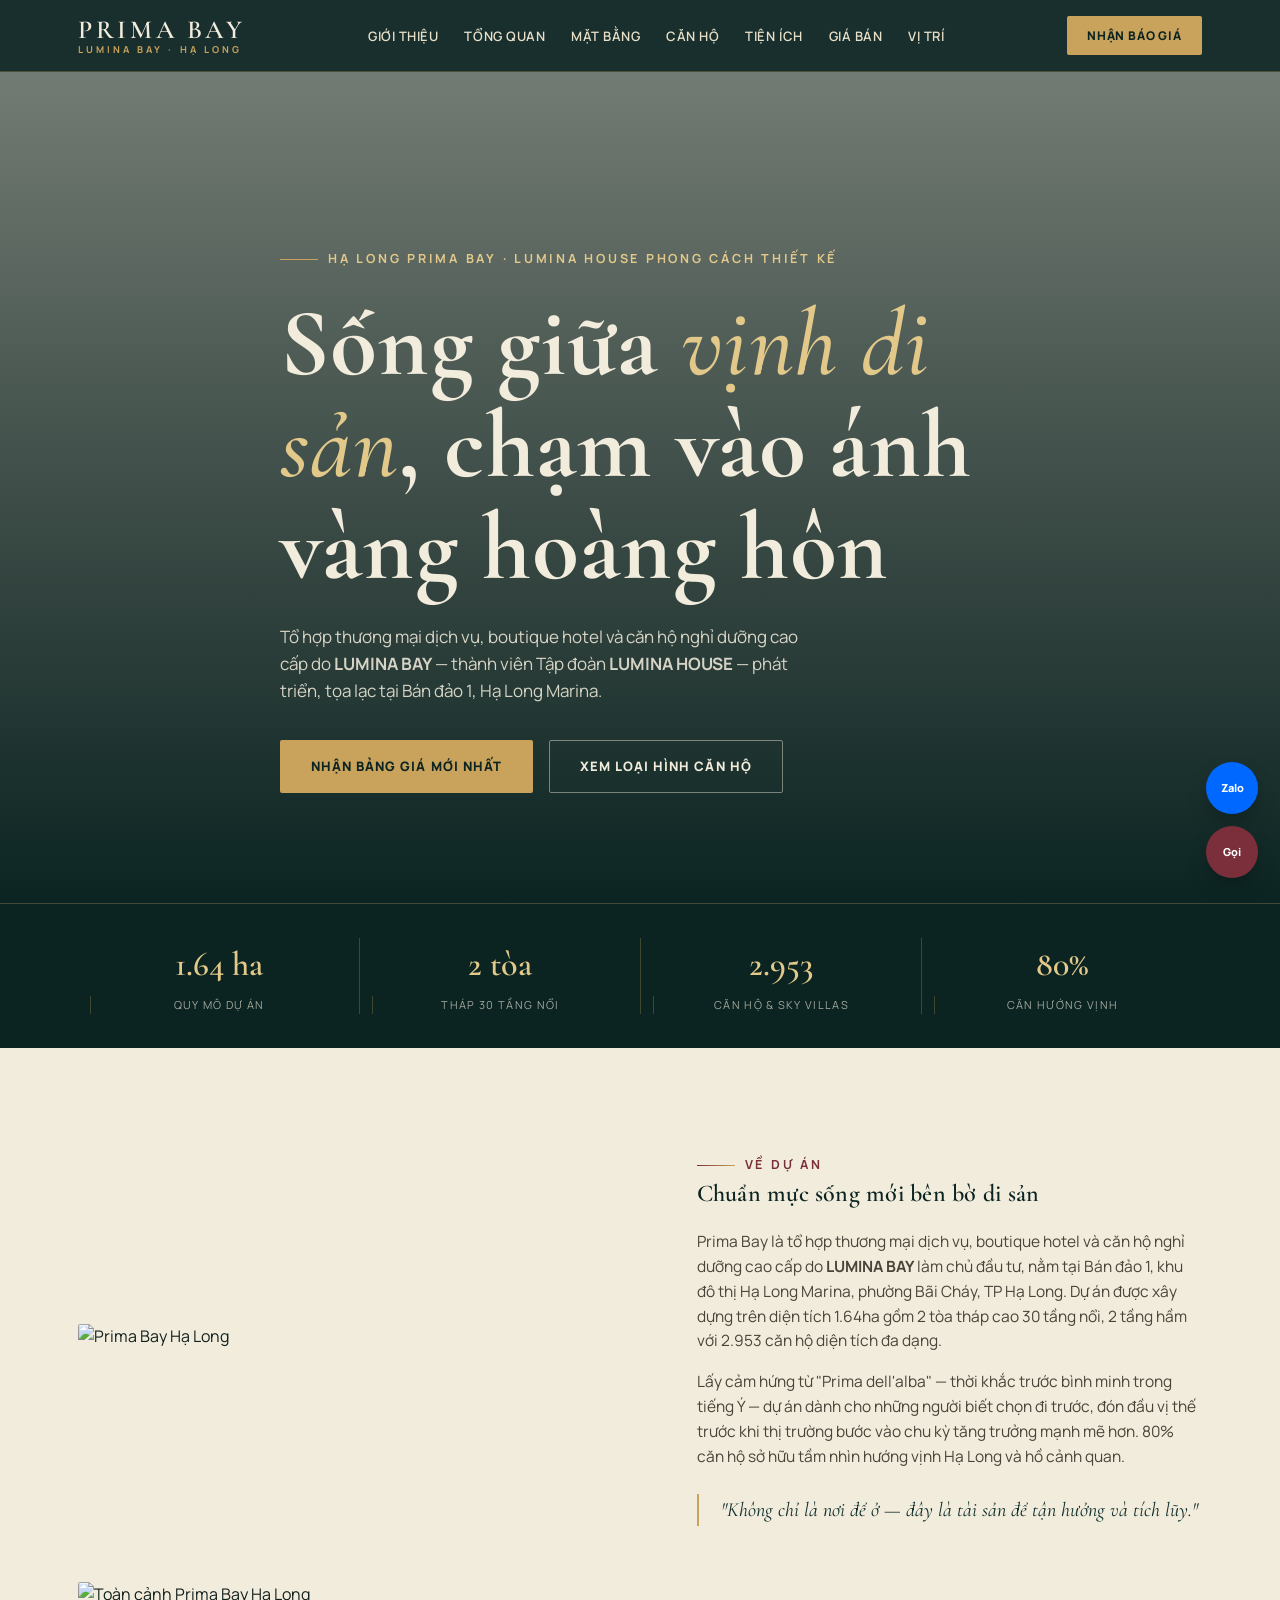
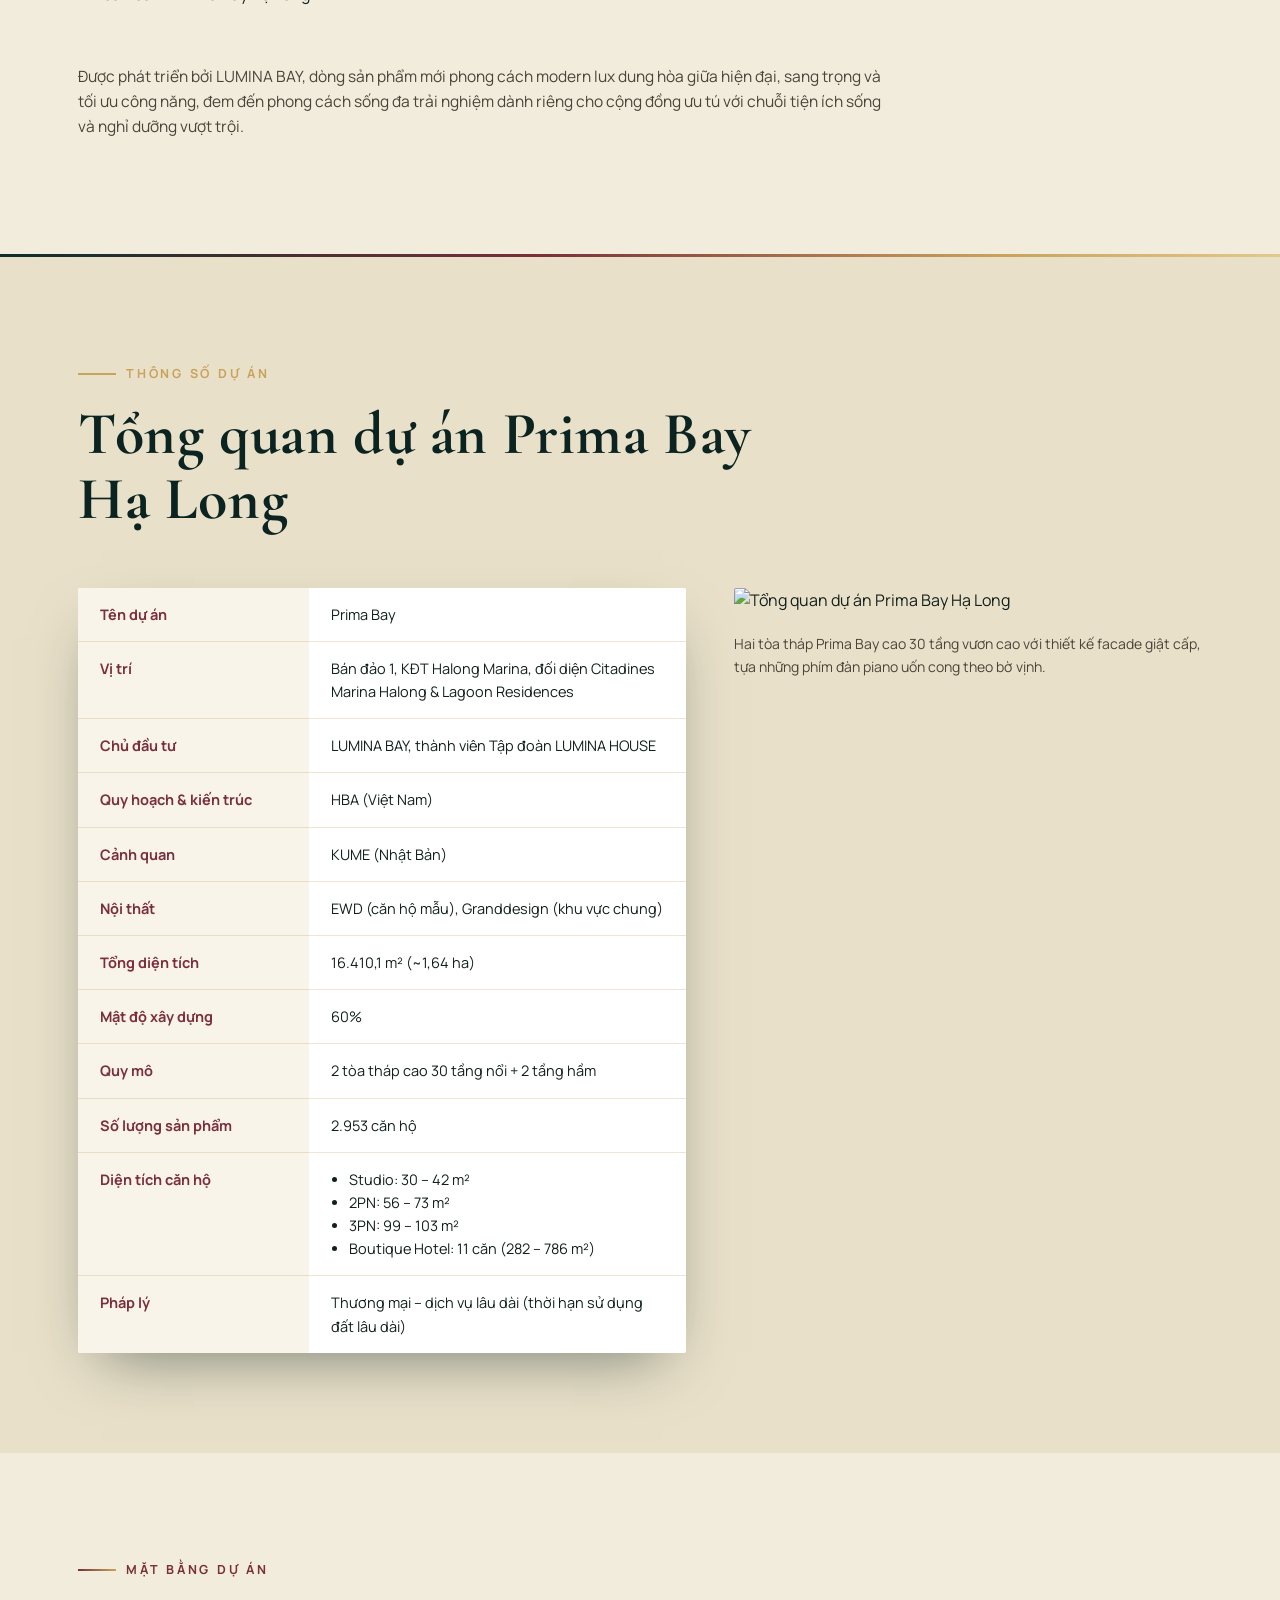
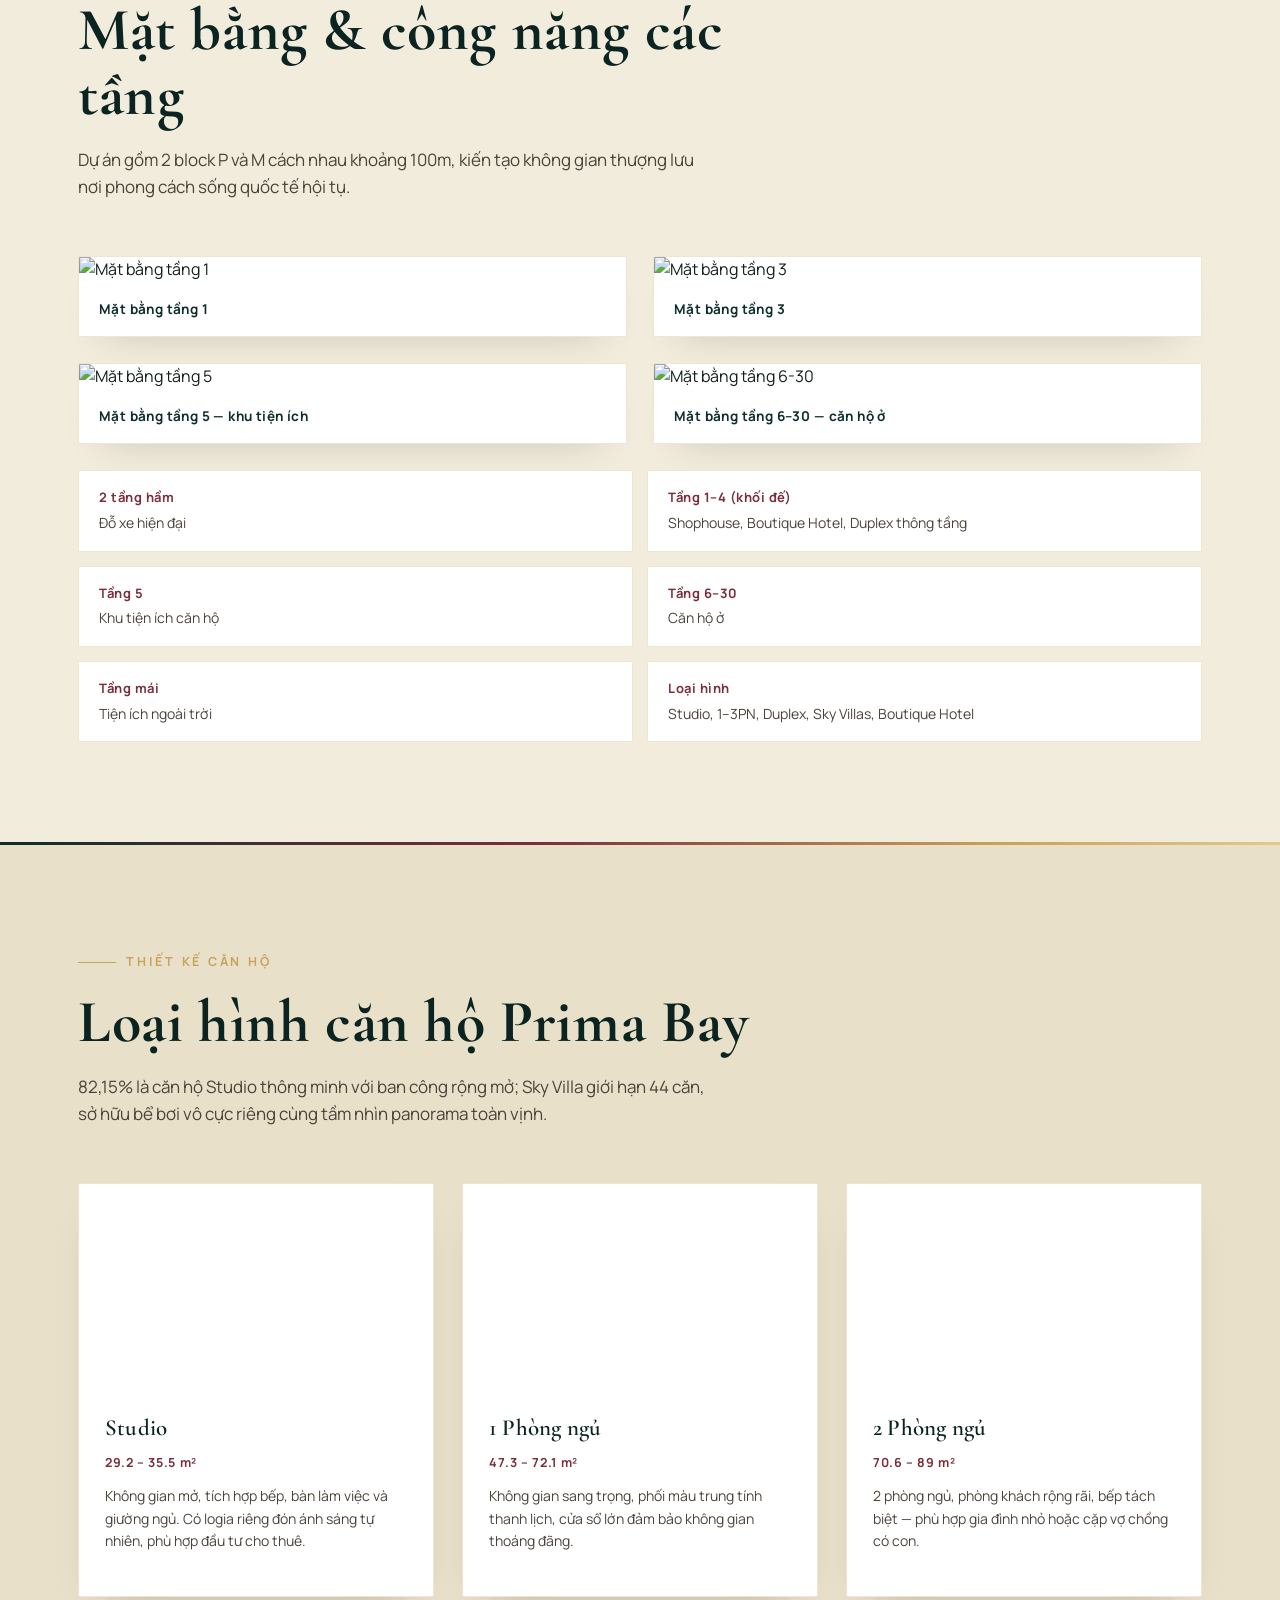
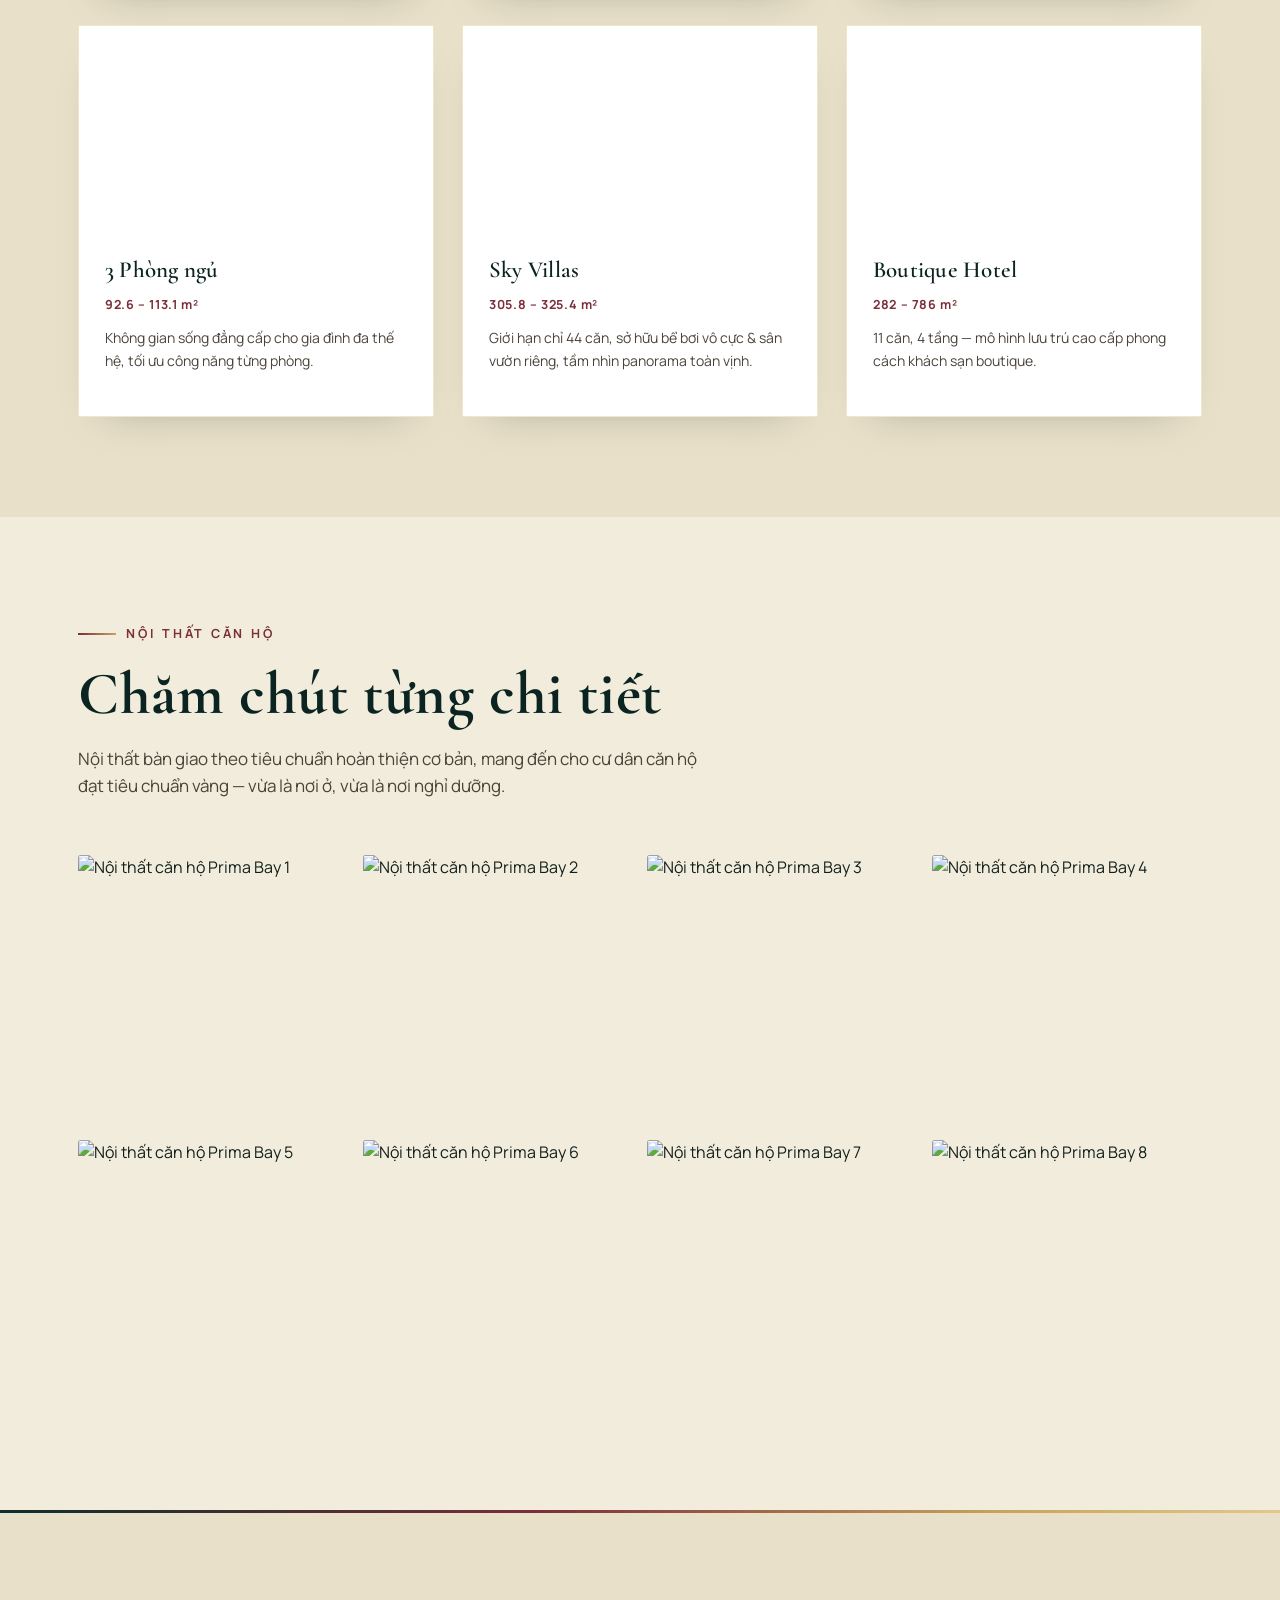
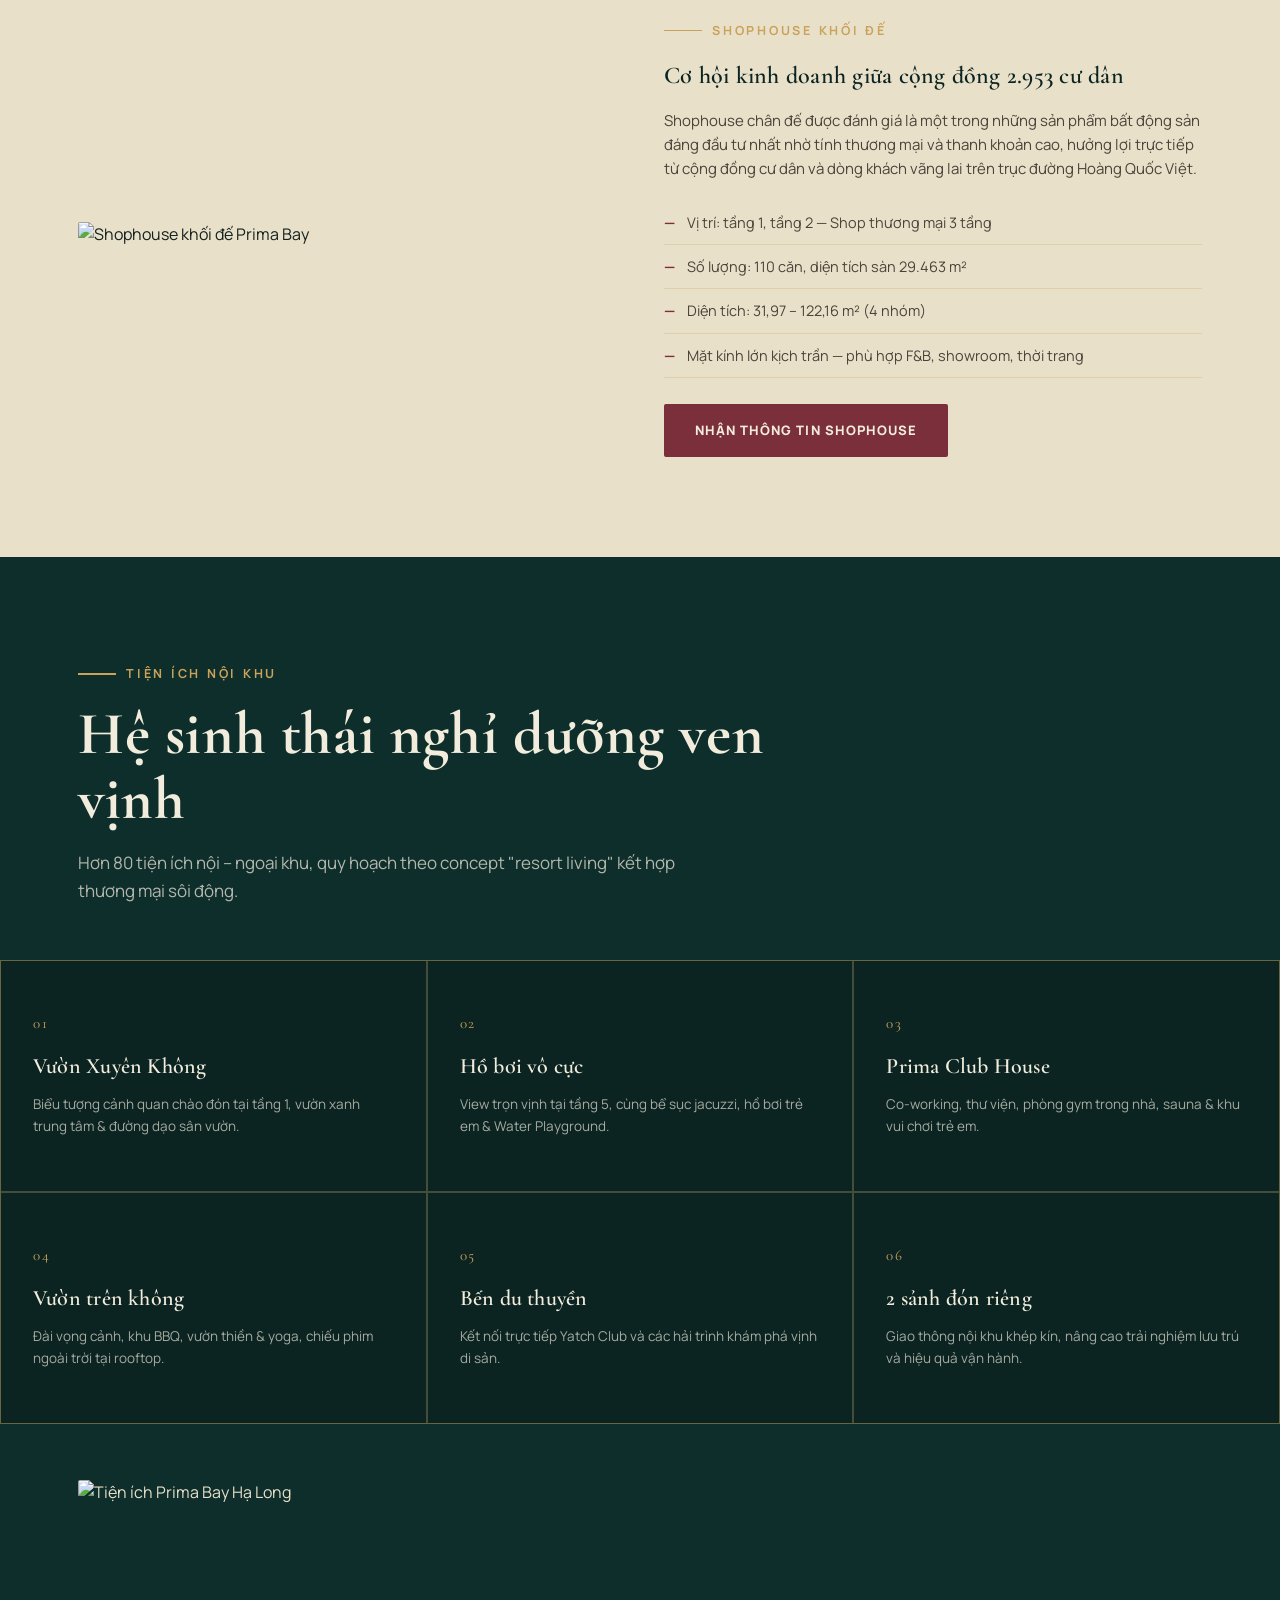
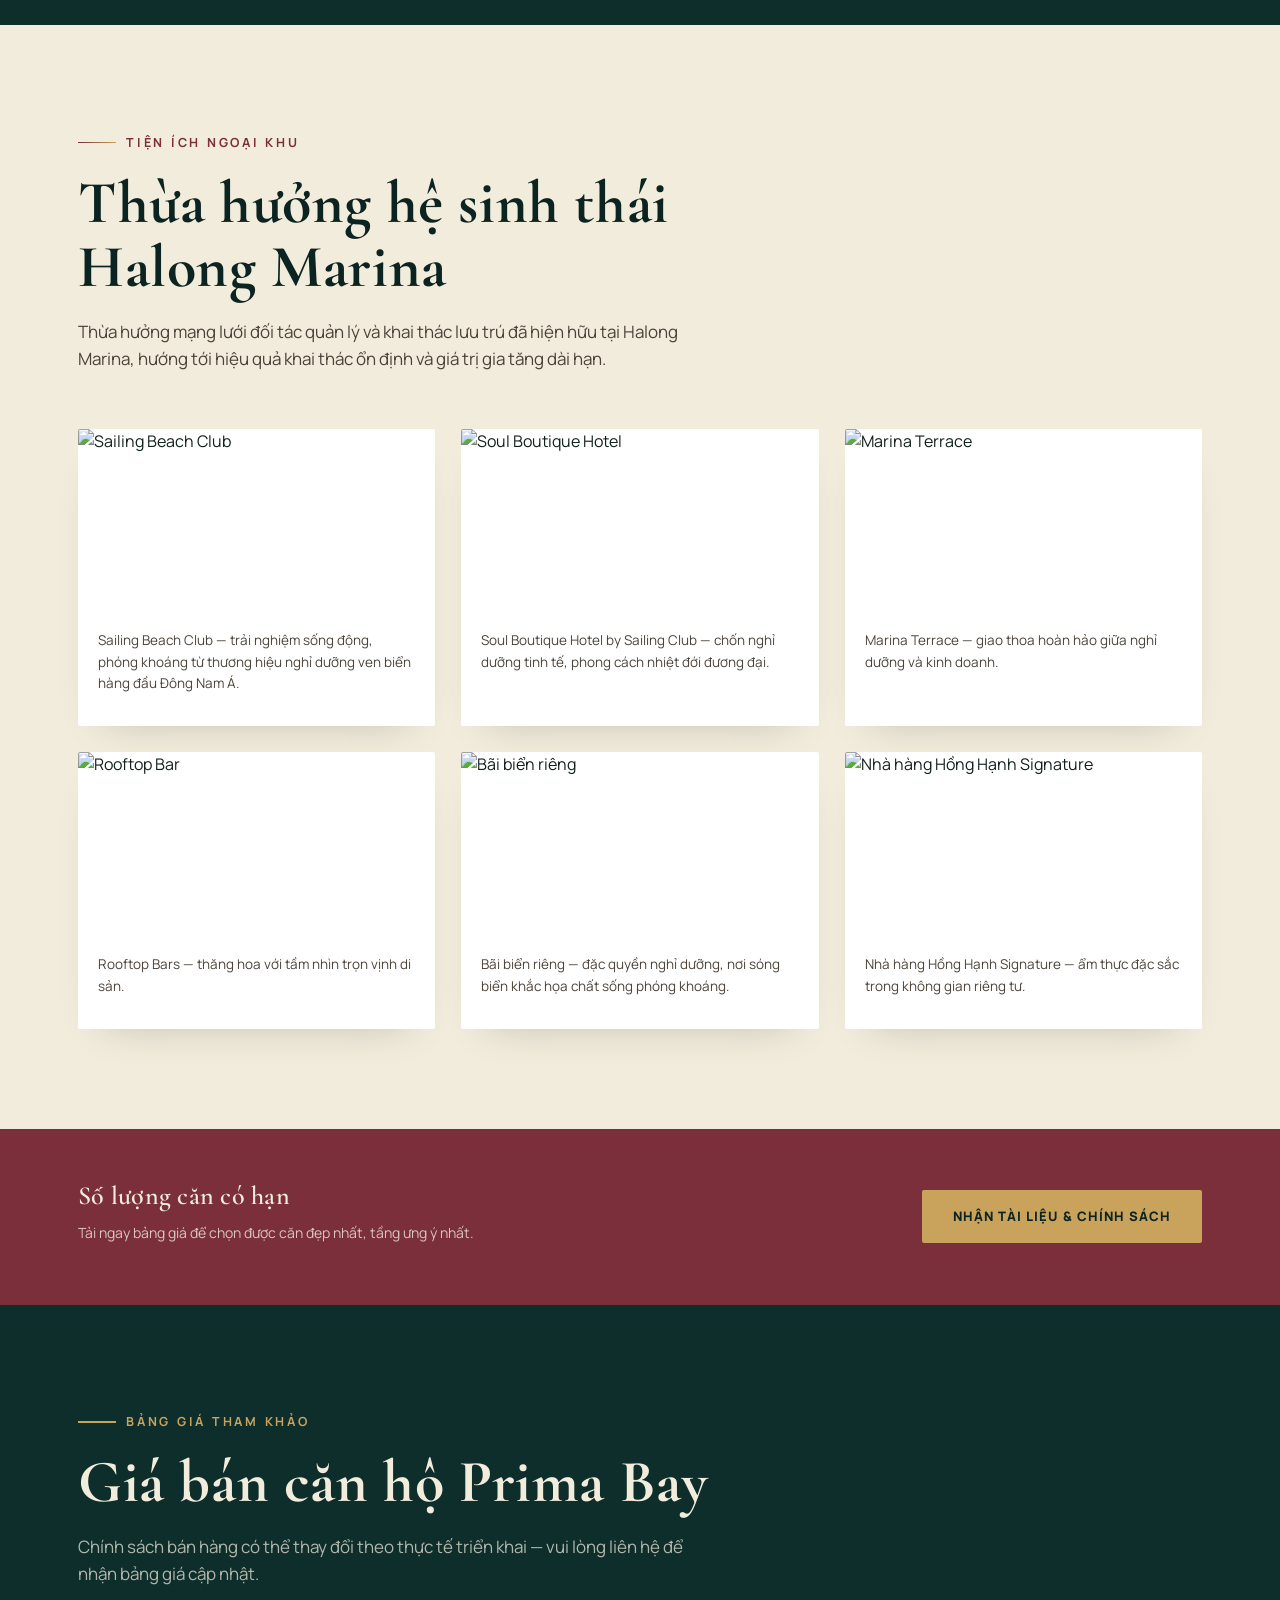
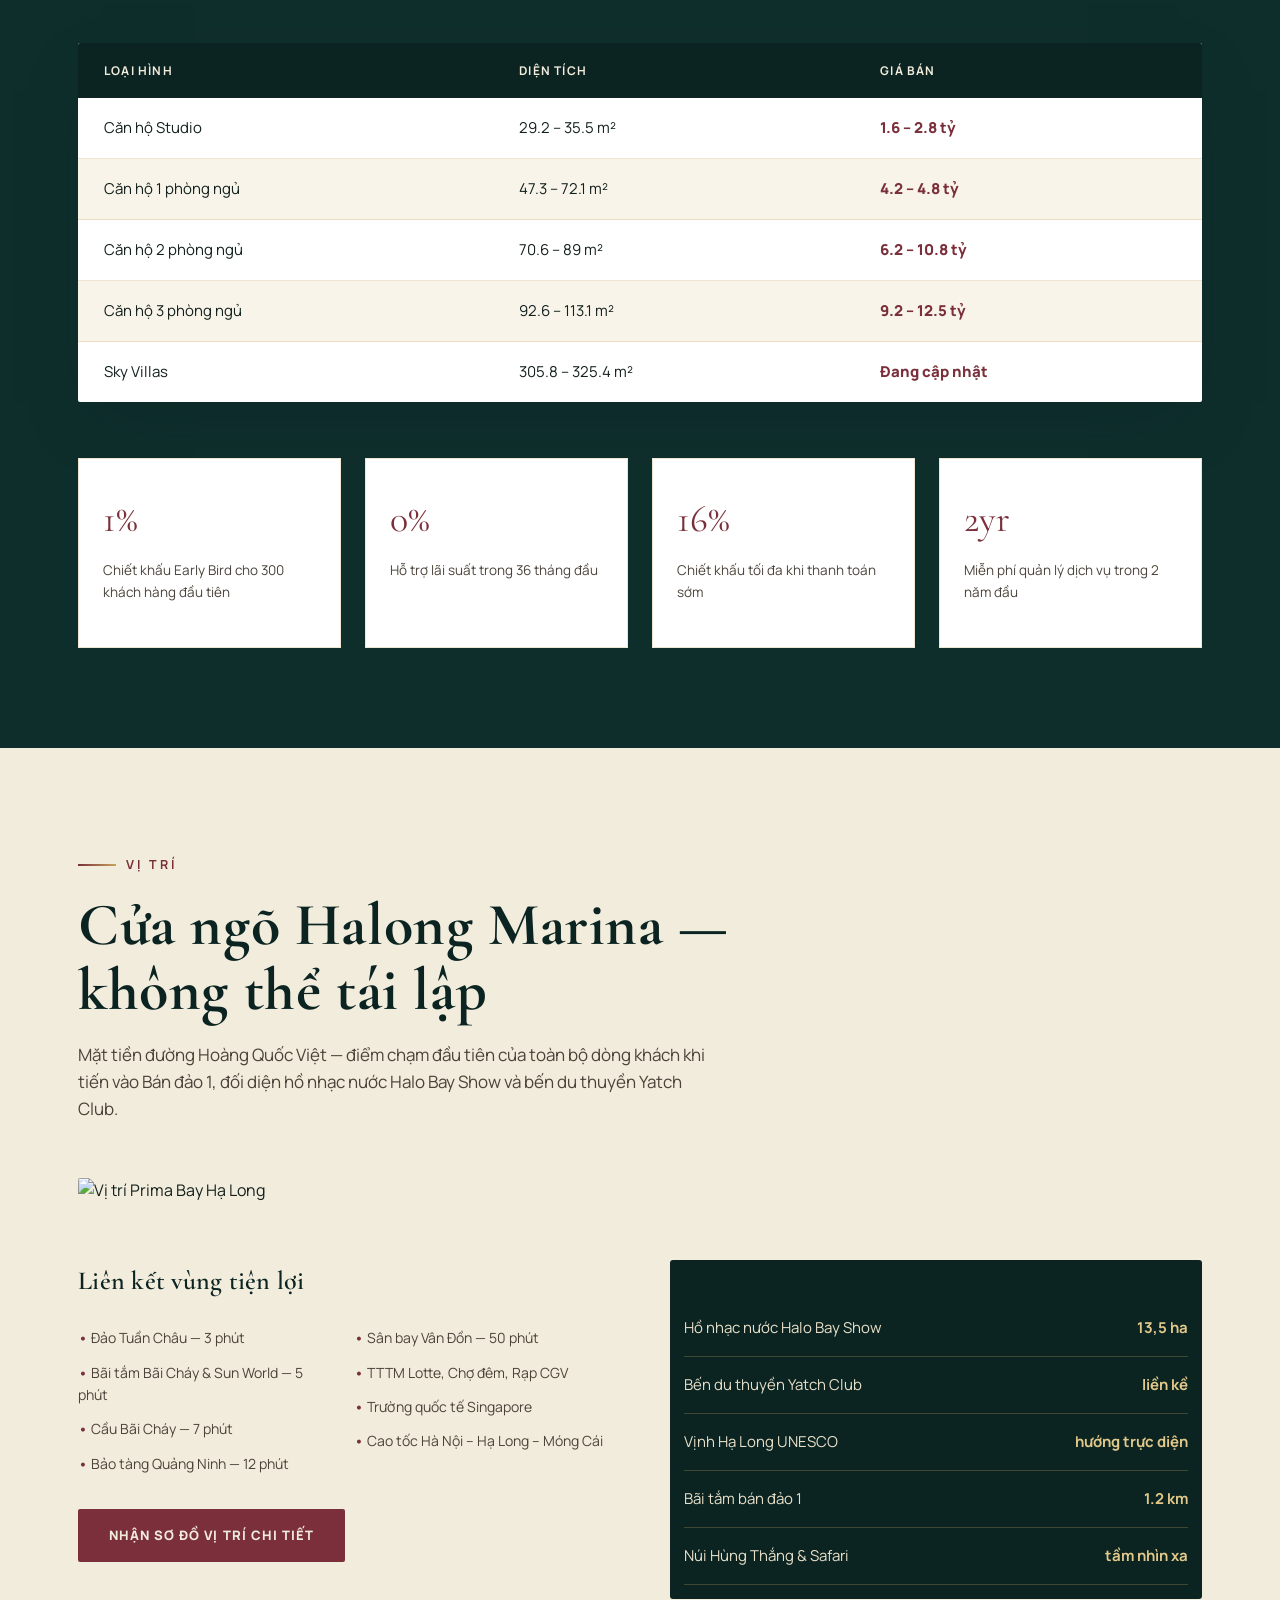
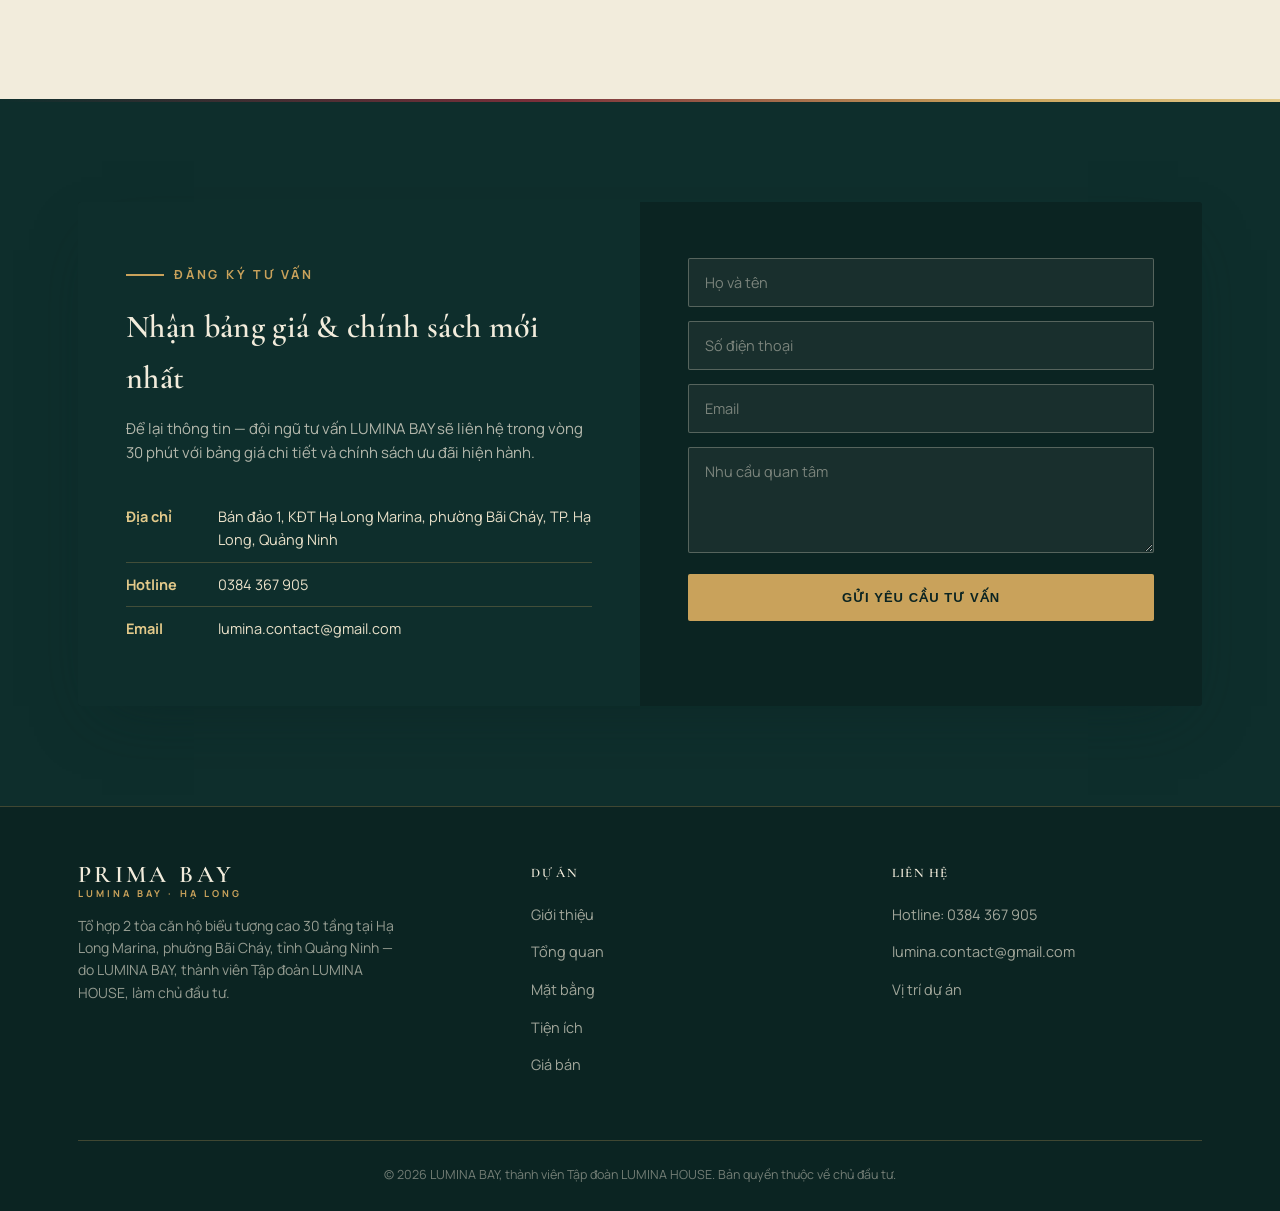
==== index.html @ bc343bd9 "Rename index.html.html to index.html" ====
<!DOCTYPE html>
<html lang="vi">
<head>
<meta charset="UTF-8" />
<meta name="viewport" content="width=device-width, initial-scale=1.0" />
<title>PRIMA BAY HẠ LONG | LUMINA BAY — Trước bình minh, trên vịnh di sản</title>
<link rel="preconnect" href="https://fonts.googleapis.com">
<link rel="preconnect" href="https://fonts.gstatic.com" crossorigin>
<link href="https://fonts.googleapis.com/css2?family=Cormorant+Garamond:ital,wght@0,400;0,500;0,600;1,400&family=Manrope:wght@400;500;600;700;800&display=swap" rel="stylesheet">
<link rel="stylesheet" href="style.css" />
</head>
<body>

<header>
  <div class="nav-wrap">
    <a href="#top" class="logo"><b>PRIMA BAY</b><span>LUMINA BAY · HẠ LONG</span></a>
    <nav>
      <ul>
        <li><a href="#gioi-thieu">Giới thiệu</a></li>
        <li><a href="#tong-quan">Tổng quan</a></li>
        <li><a href="#mat-bang">Mặt bằng</a></li>
        <li><a href="#can-ho">Căn hộ</a></li>
        <li><a href="#tien-ich">Tiện ích</a></li>
        <li><a href="#gia-ban">Giá bán</a></li>
        <li><a href="#vi-tri">Vị trí</a></li>
      </ul>
    </nav>
    <a href="#lien-he" class="nav-cta">Nhận báo giá</a>
  </div>
</header>

<div id="top"></div>
<section class="hero" style="padding:0;">
  <div class="container hero-inner">
    <span class="dawn-tag">Hạ Long Prima Bay · Lumina House phong cách thiết kế</span>
    <h1>Sống giữa <em>vịnh di sản</em>, chạm vào ánh vàng hoàng hôn</h1>
    <p>Tổ hợp thương mại dịch vụ, boutique hotel và căn hộ nghỉ dưỡng cao cấp do <strong>LUMINA BAY</strong> — thành viên Tập đoàn <strong>LUMINA HOUSE</strong> — phát triển, tọa lạc tại Bán đảo 1, Hạ Long Marina.</p>
    <div class="hero-actions">
      <a href="#lien-he" class="btn btn-primary">Nhận bảng giá mới nhất</a>
      <a href="#can-ho" class="btn btn-ghost">Xem loại hình căn hộ</a>
    </div>
  </div>
</section>

<div class="stat-strip">
  <div class="stat-grid">
    <div><div class="stat-num">1.64 ha</div><div class="stat-label">Quy mô dự án</div></div>
    <div><div class="stat-num">2 tòa</div><div class="stat-label">Tháp 30 tầng nổi</div></div>
    <div><div class="stat-num">2.953</div><div class="stat-label">Căn hộ &amp; Sky Villas</div></div>
    <div><div class="stat-num">80%</div><div class="stat-label">Căn hướng vịnh</div></div>
  </div>
</div>

<section class="light" id="gioi-thieu">
  <div class="container about-grid">
    <img src="https://primabay-halong.com.vn/wp-content/uploads/2026/05/prima-bay-ha-long-2.jpg" alt="Prima Bay Hạ Long" />
    <div class="about-copy">
      <span class="dawn-tag">Về dự án</span>
      <h2>Chuẩn mực sống mới bên bờ di sản</h2>
      <p>Prima Bay là tổ hợp thương mại dịch vụ, boutique hotel và căn hộ nghỉ dưỡng cao cấp do <strong>LUMINA BAY</strong> làm chủ đầu tư, nằm tại Bán đảo 1, khu đô thị Hạ Long Marina, phường Bãi Cháy, TP Hạ Long. Dự án được xây dựng trên diện tích 1.64ha gồm 2 tòa tháp cao 30 tầng nổi, 2 tầng hầm với 2.953 căn hộ diện tích đa dạng.</p>
      <p>Lấy cảm hứng từ "Prima dell'alba" — thời khắc trước bình minh trong tiếng Ý — dự án dành cho những người biết chọn đi trước, đón đầu vị thế trước khi thị trường bước vào chu kỳ tăng trưởng mạnh mẽ hơn. 80% căn hộ sở hữu tầm nhìn hướng vịnh Hạ Long và hồ cảnh quan.</p>
      <div class="quote">"Không chỉ là nơi để ở — đây là tài sản để tận hưởng và tích lũy."</div>
    </div>
  </div>
  <div class="container">
    <img class="stack-img" src="https://primabay-halong.com.vn/wp-content/uploads/2026/06/prima-bay-ha-long-4.jpg" alt="Toàn cảnh Prima Bay Hạ Long" />
    <p style="max-width:820px; color:#4b433a; font-size:15.5px;">Được phát triển bởi LUMINA BAY, dòng sản phẩm mới phong cách modern lux dung hòa giữa hiện đại, sang trọng và tối ưu công năng, đem đến phong cách sống đa trải nghiệm dành riêng cho cộng đồng ưu tú với chuỗi tiện ích sống và nghỉ dưỡng vượt trội.</p>
  </div>
</section>

<div class="dawn-rule"></div>

<section class="cream2" id="tong-quan">
  <div class="container">
    <div class="section-head">
      <span class="dawn-tag">Thông số dự án</span>
      <h2>Tổng quan dự án Prima Bay Hạ Long</h2>
    </div>
    <div class="overview-wrap">
      <table class="ov-table">
        <tr><td>Tên dự án</td><td>Prima Bay</td></tr>
        <tr><td>Vị trí</td><td>Bán đảo 1, KĐT Halong Marina, đối diện Citadines Marina Halong &amp; Lagoon Residences</td></tr>
        <tr><td>Chủ đầu tư</td><td>LUMINA BAY, thành viên Tập đoàn LUMINA HOUSE</td></tr>
        <tr><td>Quy hoạch &amp; kiến trúc</td><td>HBA (Việt Nam)</td></tr>
        <tr><td>Cảnh quan</td><td>KUME (Nhật Bản)</td></tr>
        <tr><td>Nội thất</td><td>EWD (căn hộ mẫu), Granddesign (khu vực chung)</td></tr>
        <tr><td>Tổng diện tích</td><td>16.410,1 m² (~1,64 ha)</td></tr>
        <tr><td>Mật độ xây dựng</td><td>60%</td></tr>
        <tr><td>Quy mô</td><td>2 tòa tháp cao 30 tầng nổi + 2 tầng hầm</td></tr>
        <tr><td>Số lượng sản phẩm</td><td>2.953 căn hộ</td></tr>
        <tr><td>Diện tích căn hộ</td><td>
          <ul>
            <li>Studio: 30 – 42 m²</li>
            <li>2PN: 56 – 73 m²</li>
            <li>3PN: 99 – 103 m²</li>
            <li>Boutique Hotel: 11 căn (282 – 786 m²)</li>
          </ul>
        </td></tr>
        <tr><td>Pháp lý</td><td>Thương mại – dịch vụ lâu dài (thời hạn sử dụng đất lâu dài)</td></tr>
      </table>
      <div class="ov-side">
        <img src="https://primabay-halong.com.vn/wp-content/uploads/2026/05/prima-bay-ha-long-1.jpg" alt="Tổng quan dự án Prima Bay Hạ Long" />
        <p style="font-size:14px; color:#4b433a;">Hai tòa tháp Prima Bay cao 30 tầng vươn cao với thiết kế facade giật cấp, tựa những phím đàn piano uốn cong theo bờ vịnh.</p>
      </div>
    </div>
  </div>
</section>

<section class="light" id="mat-bang">
  <div class="container">
    <div class="section-head">
      <span class="dawn-tag">Mặt bằng dự án</span>
      <h2>Mặt bằng &amp; công năng các tầng</h2>
      <p>Dự án gồm 2 block P và M cách nhau khoảng 100m, kiến tạo không gian thượng lưu nơi phong cách sống quốc tế hội tụ.</p>
    </div>
    <div class="plan-grid">
      <div class="plan-card">
        <img src="https://primabay-halong.com.vn/wp-content/uploads/2026/06/mat-bang-tang-1-du-an-prima-bay-ha-long.jpg" alt="Mặt bằng tầng 1" />
        <div class="plan-cap">Mặt bằng tầng 1</div>
      </div>
      <div class="plan-card">
        <img src="https://primabay-halong.com.vn/wp-content/uploads/2026/06/mat-bang-tang-3-du-an-prima-bay-ha-long.jpg" alt="Mặt bằng tầng 3" />
        <div class="plan-cap">Mặt bằng tầng 3</div>
      </div>
      <div class="plan-card">
        <img src="https://primabay-halong.com.vn/wp-content/uploads/2026/06/mat-bang-tang-5-du-an-prima-bay-ha-long.jpg" alt="Mặt bằng tầng 5" />
        <div class="plan-cap">Mặt bằng tầng 5 — khu tiện ích</div>
      </div>
      <div class="plan-card">
        <img src="https://primabay-halong.com.vn/wp-content/uploads/2026/06/mat-bang-tang-6-30-du-an-prima-bay-ha-long.jpg" alt="Mặt bằng tầng 6-30" />
        <div class="plan-cap">Mặt bằng tầng 6–30 — căn hộ ở</div>
      </div>
    </div>
    <ul class="floor-list">
      <li><b>2 tầng hầm</b>Đỗ xe hiện đại</li>
      <li><b>Tầng 1–4 (khối đế)</b>Shophouse, Boutique Hotel, Duplex thông tầng</li>
      <li><b>Tầng 5</b>Khu tiện ích căn hộ</li>
      <li><b>Tầng 6–30</b>Căn hộ ở</li>
      <li><b>Tầng mái</b>Tiện ích ngoài trời</li>
      <li><b>Loại hình</b>Studio, 1–3PN, Duplex, Sky Villas, Boutique Hotel</li>
    </ul>
  </div>
</section>

<div class="dawn-rule"></div>

<section class="cream2" id="can-ho">
  <div class="container">
    <div class="section-head">
      <span class="dawn-tag">Thiết kế căn hộ</span>
      <h2>Loại hình căn hộ Prima Bay</h2>
      <p>82,15% là căn hộ Studio thông minh với ban công rộng mở; Sky Villa giới hạn 44 căn, sở hữu bể bơi vô cực riêng cùng tầm nhìn panorama toàn vịnh.</p>
    </div>
    <div class="type-grid">
      <div class="type-card">
        <div class="type-img" style="background-image:url('https://primabay-halong.com.vn/wp-content/uploads/2025/08/can-ho-studio.jpeg')"></div>
        <div class="type-body">
          <h3>Studio</h3>
          <div class="area">29.2 – 35.5 m²</div>
          <p>Không gian mở, tích hợp bếp, bàn làm việc và giường ngủ. Có logia riêng đón ánh sáng tự nhiên, phù hợp đầu tư cho thuê.</p>
        </div>
      </div>
      <div class="type-card">
        <div class="type-img" style="background-image:url('https://primabay-halong.com.vn/wp-content/uploads/2025/08/can-ho-1-phong-ngu.jpg')"></div>
        <div class="type-body">
          <h3>1 Phòng ngủ</h3>
          <div class="area">47.3 – 72.1 m²</div>
          <p>Không gian sang trọng, phối màu trung tính thanh lịch, cửa sổ lớn đảm bảo không gian thoáng đãng.</p>
        </div>
      </div>
      <div class="type-card">
        <div class="type-img" style="background-image:url('https://primabay-halong.com.vn/wp-content/uploads/2025/08/can-ho-2-phong-ngu.jpeg')"></div>
        <div class="type-body">
          <h3>2 Phòng ngủ</h3>
          <div class="area">70.6 – 89 m²</div>
          <p>2 phòng ngủ, phòng khách rộng rãi, bếp tách biệt — phù hợp gia đình nhỏ hoặc cặp vợ chồng có con.</p>
        </div>
      </div>
    </div>
    <div class="type-grid" style="margin-top:28px;">
      <div class="type-card">
        <div class="type-img" style="background-image:url('https://primabay-halong.com.vn/wp-content/uploads/2026/06/can-ho-prima-bay-ha-long.jpg')"></div>
        <div class="type-body">
          <h3>3 Phòng ngủ</h3>
          <div class="area">92.6 – 113.1 m²</div>
          <p>Không gian sống đẳng cấp cho gia đình đa thế hệ, tối ưu công năng từng phòng.</p>
        </div>
      </div>
      <div class="type-card">
        <div class="type-img" style="background-image:url('https://primabay-halong.com.vn/wp-content/uploads/2026/05/prima-bay-ha-long-3.jpg')"></div>
        <div class="type-body">
          <h3>Sky Villas</h3>
          <div class="area">305.8 – 325.4 m²</div>
          <p>Giới hạn chỉ 44 căn, sở hữu bể bơi vô cực &amp; sân vườn riêng, tầm nhìn panorama toàn vịnh.</p>
        </div>
      </div>
      <div class="type-card">
        <div class="type-img" style="background-image:url('https://primabay-halong.com.vn/wp-content/uploads/2026/05/boutique-hotel-prima-bay-halong.jpg')"></div>
        <div class="type-body">
          <h3>Boutique Hotel</h3>
          <div class="area">282 – 786 m²</div>
          <p>11 căn, 4 tầng — mô hình lưu trú cao cấp phong cách khách sạn boutique.</p>
        </div>
      </div>
    </div>
  </div>
</section>

<section class="light">
  <div class="container">
    <div class="section-head">
      <span class="dawn-tag">Nội thất căn hộ</span>
      <h2>Chăm chút từng chi tiết</h2>
      <p>Nội thất bàn giao theo tiêu chuẩn hoàn thiện cơ bản, mang đến cho cư dân căn hộ đạt tiêu chuẩn vàng — vừa là nơi ở, vừa là nơi nghỉ dưỡng.</p>
    </div>
    <div class="gallery-grid">
      <a href="https://primabay-halong.com.vn/wp-content/uploads/2026/06/noi-that-can-ho-prima-bay-ha-long-1.jpg" target="_blank"><img src="https://primabay-halong.com.vn/wp-content/uploads/2026/06/noi-that-can-ho-prima-bay-ha-long-1.jpg" alt="Nội thất căn hộ Prima Bay 1"/></a>
      <a href="https://primabay-halong.com.vn/wp-content/uploads/2026/06/noi-that-can-ho-prima-bay-ha-long-2.jpg" target="_blank"><img src="https://primabay-halong.com.vn/wp-content/uploads/2026/06/noi-that-can-ho-prima-bay-ha-long-2.jpg" alt="Nội thất căn hộ Prima Bay 2"/></a>
      <a href="https://primabay-halong.com.vn/wp-content/uploads/2026/06/noi-that-can-ho-prima-bay-ha-long-3.jpg" target="_blank"><img src="https://primabay-halong.com.vn/wp-content/uploads/2026/06/noi-that-can-ho-prima-bay-ha-long-3.jpg" alt="Nội thất căn hộ Prima Bay 3"/></a>
      <a href="https://primabay-halong.com.vn/wp-content/uploads/2026/06/noi-that-can-ho-prima-bay-ha-long-4.jpg" target="_blank"><img src="https://primabay-halong.com.vn/wp-content/uploads/2026/06/noi-that-can-ho-prima-bay-ha-long-4.jpg" alt="Nội thất căn hộ Prima Bay 4"/></a>
      <a href="https://primabay-halong.com.vn/wp-content/uploads/2026/06/noi-that-can-ho-prima-bay-ha-long-5.jpg" target="_blank"><img src="https://primabay-halong.com.vn/wp-content/uploads/2026/06/noi-that-can-ho-prima-bay-ha-long-5.jpg" alt="Nội thất căn hộ Prima Bay 5"/></a>
      <a href="https://primabay-halong.com.vn/wp-content/uploads/2026/06/noi-that-can-ho-prima-bay-ha-long-6.jpg" target="_blank"><img src="https://primabay-halong.com.vn/wp-content/uploads/2026/06/noi-that-can-ho-prima-bay-ha-long-6.jpg" alt="Nội thất căn hộ Prima Bay 6"/></a>
      <a href="https://primabay-halong.com.vn/wp-content/uploads/2026/06/noi-that-can-ho-prima-bay-ha-long-7.jpg" target="_blank"><img src="https://primabay-halong.com.vn/wp-content/uploads/2026/06/noi-that-can-ho-prima-bay-ha-long-7.jpg" alt="Nội thất căn hộ Prima Bay 7"/></a>
      <a href="https://primabay-halong.com.vn/wp-content/uploads/2026/06/noi-that-can-ho-prima-bay-ha-long-8.jpg" target="_blank"><img src="https://primabay-halong.com.vn/wp-content/uploads/2026/06/noi-that-can-ho-prima-bay-ha-long-8.jpg" alt="Nội thất căn hộ Prima Bay 8"/></a>
    </div>
  </div>
</section>

<div class="dawn-rule"></div>

<section class="cream2">
  <div class="container shop-grid">
    <img src="https://primabay-halong.com.vn/wp-content/uploads/2026/06/shophouse-khoi-de-prima-bay-ha-long.jpg" alt="Shophouse khối đế Prima Bay" />
    <div>
      <span class="dawn-tag">Shophouse khối đế</span>
      <h2 style="margin-top:16px;">Cơ hội kinh doanh giữa cộng đồng 2.953 cư dân</h2>
      <p style="margin-top:14px; color:#4b433a; font-size:15px;">Shophouse chân đế được đánh giá là một trong những sản phẩm bất động sản đáng đầu tư nhất nhờ tính thương mại và thanh khoản cao, hưởng lợi trực tiếp từ cộng đồng cư dân và dòng khách vãng lai trên trục đường Hoàng Quốc Việt.</p>
      <ul class="chip-list">
        <li>Vị trí: tầng 1, tầng 2 — Shop thương mại 3 tầng</li>
        <li>Số lượng: 110 căn, diện tích sàn 29.463 m²</li>
        <li>Diện tích: 31,97 – 122,16 m² (4 nhóm)</li>
        <li>Mặt kính lớn kịch trần — phù hợp F&amp;B, showroom, thời trang</li>
      </ul>
      <a href="#lien-he" class="btn btn-wine" style="margin-top:26px;">Nhận thông tin shophouse</a>
    </div>
  </div>
</section>

<section class="deep" id="tien-ich">
  <div class="container">
    <div class="section-head">
      <span class="dawn-tag">Tiện ích nội khu</span>
      <h2>Hệ sinh thái nghỉ dưỡng ven vịnh</h2>
      <p>Hơn 80 tiện ích nội – ngoại khu, quy hoạch theo concept "resort living" kết hợp thương mại sôi động.</p>
    </div>
  </div>
  <div class="util-grid">
    <div class="util-card"><div class="util-num">01</div><h3>Vườn Xuyên Không</h3><p>Biểu tượng cảnh quan chào đón tại tầng 1, vườn xanh trung tâm &amp; đường dạo sân vườn.</p></div>
    <div class="util-card"><div class="util-num">02</div><h3>Hồ bơi vô cực</h3><p>View trọn vịnh tại tầng 5, cùng bể sục jacuzzi, hồ bơi trẻ em &amp; Water Playground.</p></div>
    <div class="util-card"><div class="util-num">03</div><h3>Prima Club House</h3><p>Co-working, thư viện, phòng gym trong nhà, sauna &amp; khu vui chơi trẻ em.</p></div>
    <div class="util-card"><div class="util-num">04</div><h3>Vườn trên không</h3><p>Đài vọng cảnh, khu BBQ, vườn thiền &amp; yoga, chiếu phim ngoài trời tại rooftop.</p></div>
    <div class="util-card"><div class="util-num">05</div><h3>Bến du thuyền</h3><p>Kết nối trực tiếp Yatch Club và các hải trình khám phá vịnh di sản.</p></div>
    <div class="util-card"><div class="util-num">06</div><h3>2 sảnh đón riêng</h3><p>Giao thông nội khu khép kín, nâng cao trải nghiệm lưu trú và hiệu quả vận hành.</p></div>
  </div>
  <div class="container" style="margin-top:56px;">
    <img class="stack-img" style="margin:0 0 20px;" src="https://primabay-halong.com.vn/wp-content/uploads/2026/06/tien-ich-prima-bay-ha-long-1.jpg" alt="Tiện ích Prima Bay Hạ Long" />
  </div>
</section>

<section class="light">
  <div class="container">
    <div class="section-head">
      <span class="dawn-tag">Tiện ích ngoại khu</span>
      <h2>Thừa hưởng hệ sinh thái Halong Marina</h2>
      <p>Thừa hưởng mạng lưới đối tác quản lý và khai thác lưu trú đã hiện hữu tại Halong Marina, hướng tới hiệu quả khai thác ổn định và giá trị gia tăng dài hạn.</p>
    </div>
    <div class="ext-grid">
      <div class="ext-card"><img src="https://primabay-halong.com.vn/wp-content/uploads/2025/09/Sailing-Beach-Club.jpg" alt="Sailing Beach Club"/><p>Sailing Beach Club — trải nghiệm sống động, phóng khoáng từ thương hiệu nghỉ dưỡng ven biển hàng đầu Đông Nam Á.</p></div>
      <div class="ext-card"><img src="https://primabay-halong.com.vn/wp-content/uploads/2025/09/Soul-Boutique-Hotel-by-Sailing-Club.jpg" alt="Soul Boutique Hotel"/><p>Soul Boutique Hotel by Sailing Club — chốn nghỉ dưỡng tinh tế, phong cách nhiệt đới đương đại.</p></div>
      <div class="ext-card"><img src="https://primabay-halong.com.vn/wp-content/uploads/2025/09/Marina-Terrace.jpg" alt="Marina Terrace"/><p>Marina Terrace — giao thoa hoàn hảo giữa nghỉ dưỡng và kinh doanh.</p></div>
      <div class="ext-card"><img src="https://primabay-halong.com.vn/wp-content/uploads/2025/09/Rooftop-Bar.jpg" alt="Rooftop Bar"/><p>Rooftop Bars — thăng hoa với tầm nhìn trọn vịnh di sản.</p></div>
      <div class="ext-card"><img src="https://primabay-halong.com.vn/wp-content/uploads/2025/09/bai-bien-rieng.jpg" alt="Bãi biển riêng"/><p>Bãi biển riêng — đặc quyền nghỉ dưỡng, nơi sóng biển khắc họa chất sống phóng khoáng.</p></div>
      <div class="ext-card"><img src="https://primabay-halong.com.vn/wp-content/uploads/2025/09/Nha-hang-Hong-Hanh-Signature.jpg" alt="Nhà hàng Hồng Hạnh Signature"/><p>Nhà hàng Hồng Hạnh Signature — ẩm thực đặc sắc trong không gian riêng tư.</p></div>
    </div>
  </div>
</section>

<div class="band">
  <div class="container band-inner">
    <div>
      <h3>Số lượng căn có hạn</h3>
      <p>Tải ngay bảng giá để chọn được căn đẹp nhất, tầng ưng ý nhất.</p>
    </div>
    <a href="#lien-he" class="btn btn-primary">Nhận tài liệu &amp; chính sách</a>
  </div>
</div>

<section class="deep" id="gia-ban">
  <div class="container">
    <div class="section-head">
      <span class="dawn-tag">Bảng giá tham khảo</span>
      <h2>Giá bán căn hộ Prima Bay</h2>
      <p>Chính sách bán hàng có thể thay đổi theo thực tế triển khai — vui lòng liên hệ để nhận bảng giá cập nhật.</p>
    </div>
    <table class="price-table">
      <thead><tr><th>Loại hình</th><th>Diện tích</th><th>Giá bán</th></tr></thead>
      <tbody>
        <tr><td>Căn hộ Studio</td><td>29.2 – 35.5 m²</td><td class="price">1.6 – 2.8 tỷ</td></tr>
        <tr><td>Căn hộ 1 phòng ngủ</td><td>47.3 – 72.1 m²</td><td class="price">4.2 – 4.8 tỷ</td></tr>
        <tr><td>Căn hộ 2 phòng ngủ</td><td>70.6 – 89 m²</td><td class="price">6.2 – 10.8 tỷ</td></tr>
        <tr><td>Căn hộ 3 phòng ngủ</td><td>92.6 – 113.1 m²</td><td class="price">9.2 – 12.5 tỷ</td></tr>
        <tr><td>Sky Villas</td><td>305.8 – 325.4 m²</td><td class="price">Đang cập nhật</td></tr>
      </tbody>
    </table>
    <div class="policy-grid" style="margin-top:56px;">
      <div class="policy-card"><div class="pct">1%</div><p>Chiết khấu Early Bird cho 300 khách hàng đầu tiên</p></div>
      <div class="policy-card"><div class="pct">0%</div><p>Hỗ trợ lãi suất trong 36 tháng đầu</p></div>
      <div class="policy-card"><div class="pct">16%</div><p>Chiết khấu tối đa khi thanh toán sớm</p></div>
      <div class="policy-card"><div class="pct">2yr</div><p>Miễn phí quản lý dịch vụ trong 2 năm đầu</p></div>
    </div>
  </div>
</section>

<section class="light" id="vi-tri">
  <div class="container">
    <div class="section-head">
      <span class="dawn-tag">Vị trí</span>
      <h2>Cửa ngõ Halong Marina — không thể tái lập</h2>
      <p>Mặt tiền đường Hoàng Quốc Việt — điểm chạm đầu tiên của toàn bộ dòng khách khi tiến vào Bán đảo 1, đối diện hồ nhạc nước Halo Bay Show và bến du thuyền Yatch Club.</p>
    </div>
    <img class="stack-img" style="margin-top:0;" src="https://primabay-halong.com.vn/wp-content/uploads/2026/05/vi-tri-prima-bay-halong.jpg" alt="Vị trí Prima Bay Hạ Long" />
  </div>
  <div class="container loc-grid" style="margin-top:20px;">
    <div>
      <h3 style="font-size:26px;">Liên kết vùng tiện lợi</h3>
      <ul class="neighbor-list">
        <li>Đảo Tuần Châu — 3 phút</li>
        <li>Bãi tắm Bãi Cháy &amp; Sun World — 5 phút</li>
        <li>Cầu Bãi Cháy — 7 phút</li>
        <li>Bảo tàng Quảng Ninh — 12 phút</li>
        <li>Sân bay Vân Đồn — 50 phút</li>
        <li>TTTM Lotte, Chợ đêm, Rạp CGV</li>
        <li>Trường quốc tế Singapore</li>
        <li>Cao tốc Hà Nội – Hạ Long – Móng Cái</li>
      </ul>
      <a href="#lien-he" class="btn btn-wine" style="margin-top:28px;">Nhận sơ đồ vị trí chi tiết</a>
    </div>
    <div style="background:var(--teal-950); padding:14px; border-radius:3px;">
      <ul class="loc-list">
        <li><span>Hồ nhạc nước Halo Bay Show</span><span>13,5 ha</span></li>
        <li><span>Bến du thuyền Yatch Club</span><span>liền kề</span></li>
        <li><span>Vịnh Hạ Long UNESCO</span><span>hướng trực diện</span></li>
        <li><span>Bãi tắm bán đảo 1</span><span>1.2 km</span></li>
        <li><span>Núi Hùng Thắng &amp; Safari</span><span>tầm nhìn xa</span></li>
      </ul>
    </div>
  </div>
</section>

<div class="dawn-rule"></div>

<section class="deep" id="lien-he">
  <div class="container">
    <div class="contact-wrap">
      <div class="contact-info">
        <span class="dawn-tag">Đăng ký tư vấn</span>
        <h2 style="margin-top:16px;">Nhận bảng giá &amp; chính sách mới nhất</h2>
        <p>Để lại thông tin — đội ngũ tư vấn LUMINA BAY sẽ liên hệ trong vòng 30 phút với bảng giá chi tiết và chính sách ưu đãi hiện hành.</p>
        <ul>
          <li><b>Địa chỉ</b> Bán đảo 1, KĐT Hạ Long Marina, phường Bãi Cháy, TP. Hạ Long, Quảng Ninh</li>
          <li><b>Hotline</b> 0384 367 905</li>
          <li><b>Email</b> lumina.contact@gmail.com</li>
        </ul>
      </div>
      <div class="contact-form">
        <form id="prima-lead-form">
          <input type="text" id="lead-name" placeholder="Họ và tên" required />
          <input type="tel" id="lead-phone" placeholder="Số điện thoại" required />
          <input type="email" id="lead-email" placeholder="Email" required />
          <textarea rows="4" id="lead-note" placeholder="Nhu cầu quan tâm"></textarea>
          <button type="submit" class="btn btn-primary">Gửi yêu cầu tư vấn</button>
        </form>
      </div>
      <script src="script.js"></script>
    </div>
  </div>
</section>

<footer>
  <div class="container">
    <div class="footer-grid">
      <div>
        <a href="#top" class="logo"><b>PRIMA BAY</b><span>LUMINA BAY · HẠ LONG</span></a>
        <p class="footer-about">Tổ hợp 2 tòa căn hộ biểu tượng cao 30 tầng tại Hạ Long Marina, phường Bãi Cháy, tỉnh Quảng Ninh — do LUMINA BAY, thành viên Tập đoàn LUMINA HOUSE, làm chủ đầu tư.</p>
      </div>
      <div class="footer-col">
        <h4>Dự án</h4>
        <ul>
          <li><a href="#gioi-thieu">Giới thiệu</a></li>
          <li><a href="#tong-quan">Tổng quan</a></li>
          <li><a href="#mat-bang">Mặt bằng</a></li>
          <li><a href="#tien-ich">Tiện ích</a></li>
          <li><a href="#gia-ban">Giá bán</a></li>
        </ul>
      </div>
      <div class="footer-col">
        <h4>Liên hệ</h4>
        <ul>
          <li><a href="tel:0384367905">Hotline: 0384 367 905</a></li>
          <li><a href="mailto:lumina.contact@gmail.com">lumina.contact@gmail.com</a></li>
          <li><a href="#vi-tri">Vị trí dự án</a></li>
        </ul>
      </div>
    </div>
    <div class="copyright">© 2026 LUMINA BAY, thành viên Tập đoàn LUMINA HOUSE. Bản quyền thuộc về chủ đầu tư.</div>
  </div>
</footer>

<div class="floaters">
  <a class="float-zalo" href="https://zalo.me/0384367905" target="_blank" aria-label="Zalo">Zalo</a>
  <a class="float-call" href="tel:0384367905" aria-label="Gọi ngay">Gọi</a>
</div>

</body>
</html>
---- style.css ----
:root{
    --ink:#12201d;
    --teal-950:#0b2422;
    --teal-900:#0e2e2c;
    --teal-800:#153e3a;
    --teal-700:#1f5852;
    --gold:#c9a25b;
    --gold-soft:#e2c98a;
    --wine:#7a2f3a;
    --wine-deep:#5c2029;
    --ivory:#f2ecdc;
    --ivory-dim:#e9e0c9;
    --line: rgba(201,162,91,0.28);
    --shadow: 0 24px 60px -24px rgba(11,36,34,0.55);
  }
  *{box-sizing:border-box;}
  html{scroll-behavior:smooth;}
  body{
    margin:0; background:var(--ivory); color:var(--ink);
    font-family:'Manrope', sans-serif; line-height:1.6;
    -webkit-font-smoothing:antialiased;
  }
  h1,h2,h3,h4{
    font-family:'Cormorant Garamond', serif; font-weight:600;
    letter-spacing:0.01em; margin:0; color:var(--teal-950);
  }
  a{color:inherit; text-decoration:none;}
  img{max-width:100%; display:block;}
  .container{max-width:1180px; margin:0 auto; padding:0 28px;}

  .dawn-rule{ height:3px; width:100%;
    background:linear-gradient(90deg, var(--teal-900) 0%, var(--wine) 42%, var(--gold) 78%, var(--gold-soft) 100%);
  }
  .dawn-tag{
    display:inline-flex; align-items:center; gap:10px;
    font-weight:700; font-size:12.5px; letter-spacing:0.22em; text-transform:uppercase;
    color:var(--gold);
  }
  .dawn-tag::before{ content:""; width:38px; height:1.5px; background:var(--gold); display:inline-block; }
  .light .dawn-tag{ color:var(--wine); }
  .light .dawn-tag::before{ background:linear-gradient(90deg, var(--wine), var(--gold)); }

  /* header */
  header{ position:sticky; top:0; z-index:60; background:rgba(11,36,34,0.94); backdrop-filter:blur(10px); border-bottom:1px solid var(--line);}
  .nav-wrap{ display:flex; align-items:center; justify-content:space-between; padding:16px 28px; max-width:1180px; margin:0 auto;}
  .logo{ display:flex; flex-direction:column; line-height:1; color:var(--ivory);}
  .logo b{ font-family:'Cormorant Garamond', serif; font-size:26px; font-weight:600; letter-spacing:0.14em; color:var(--ivory);}
  .logo span{ font-size:9.5px; letter-spacing:0.32em; color:var(--gold); margin-top:2px; font-weight:700;}
  nav ul{ display:flex; gap:26px; list-style:none; margin:0; padding:0; flex-wrap:wrap;}
  nav a{ color:var(--ivory-dim); font-size:13px; font-weight:600; letter-spacing:0.04em; text-transform:uppercase; position:relative; padding-bottom:4px; transition:color .25s ease;}
  nav a:hover{color:var(--gold-soft);}
  nav a::after{ content:""; position:absolute; left:0; bottom:0; width:0; height:1px; background:var(--gold); transition:width .25s ease;}
  nav a:hover::after{width:100%;}
  .nav-cta{ display:inline-flex; align-items:center; background:var(--gold); color:var(--teal-950) !important; padding:10px 20px; border-radius:2px; font-size:12px; font-weight:800; letter-spacing:0.07em; text-transform:uppercase; transition:background .25s ease, transform .2s ease; white-space:nowrap;}
  .nav-cta:hover{ background:var(--gold-soft); transform:translateY(-1px);}

  /* buttons */
  .btn{ display:inline-flex; align-items:center; justify-content:center; gap:10px; padding:15px 30px; font-size:13px; font-weight:800; letter-spacing:0.08em; text-transform:uppercase; border-radius:2px; cursor:pointer; border:1px solid transparent; transition:transform .22s ease, box-shadow .22s ease, background .22s ease, color .22s ease;}
  .btn-primary{ background:var(--gold); color:var(--teal-950);}
  .btn-primary:hover{ transform:translateY(-2px); box-shadow:0 14px 26px -12px rgba(201,162,91,0.55);}
  .btn-ghost{ background:transparent; color:var(--ivory); border-color:rgba(242,236,220,0.45);}
  .btn-ghost:hover{ border-color:var(--gold-soft); color:var(--gold-soft); transform:translateY(-2px);}
  .btn-wine{ background:var(--wine); color:var(--ivory);}
  .btn-wine:hover{ background:var(--wine-deep); transform:translateY(-2px); box-shadow:0 14px 26px -12px rgba(122,47,58,0.55);}

  /* hero */
  .hero{ position:relative; min-height:92vh; display:flex; align-items:center;
    background:
      linear-gradient(180deg, rgba(11,32,30,0.55) 0%, rgba(11,32,30,0.8) 55%, var(--teal-950) 100%),
      url('https://primabay-halong.com.vn/wp-content/uploads/2026/06/prima-bay-ha-long.jpg') center/cover no-repeat;
  }
  .hero-inner{ max-width:720px; padding:170px 0 110px;}
  .hero .dawn-tag{color:var(--gold-soft);}
  .hero h1{ color:var(--ivory); font-size:clamp(52px, 8.5vw, 96px); line-height:1.06; font-weight:700; margin:24px 0 24px;}
  .hero h1 em{ font-style:italic; font-weight:500; color:var(--gold-soft);}
  .hero p{ color:rgba(242,236,220,0.86); font-size:17px; max-width:540px; margin:0 0 36px;}
  .hero-actions{ display:flex; gap:16px; flex-wrap:wrap;}

  .stat-strip{ background:var(--teal-950); border-top:1px solid var(--line);}
  .stat-grid{ display:grid; grid-template-columns:repeat(4,1fr); max-width:1180px; margin:0 auto; padding:34px 28px;}
  .stat-grid div{ text-align:center; border-left:1px solid var(--line); padding:0 12px;}
  .stat-grid div:first-child{border-left:none;}
  .stat-num{ font-family:'Cormorant Garamond', serif; font-size:34px; color:var(--gold-soft); font-weight:600;}
  .stat-label{ font-size:11px; letter-spacing:0.12em; text-transform:uppercase; color:rgba(242,236,220,0.66); margin-top:4px;}

  section{ padding:100px 0;}
  .section-head{ max-width:760px; margin-bottom:56px;}
  .section-head h2{ font-size:clamp(38px,5.5vw,60px); line-height:1.08; font-weight:700; margin-top:18px;}
  .section-head p{ margin-top:18px; color:#4b433a; font-size:17px; max-width:640px;}
  .light{ background:var(--ivory);}
  .cream2{ background:var(--ivory-dim);}
  .deep{ background:var(--teal-900); color:var(--ivory-dim);}
  .deep h2, .deep h3{ color:var(--ivory);}
  .deep .section-head p{ color:rgba(242,236,220,0.72);}

  /* about */
  .about-grid{ display:grid; grid-template-columns:1.05fr 0.95fr; gap:60px; align-items:center;}
  .about-grid img{ border-radius:2px; box-shadow:var(--shadow);}
  .about-copy p{ color:#4b433a; font-size:15.5px; margin-bottom:16px;}
  .quote{ margin-top:26px; padding-left:22px; border-left:2px solid var(--gold); font-family:'Cormorant Garamond', serif; font-style:italic; font-size:20px; color:var(--teal-900);}

  .stack-img{ margin:56px 0; border-radius:2px; overflow:hidden; box-shadow:var(--shadow);}

  /* overview table */
  .overview-wrap{ display:grid; grid-template-columns:1.3fr 1fr; gap:48px; align-items:start;}
  .ov-table{ width:100%; border-collapse:collapse; background:#fff; box-shadow:var(--shadow); border-radius:2px; overflow:hidden;}
  .ov-table tr{ border-bottom:1px solid var(--line);}
  .ov-table tr:last-child{border-bottom:none;}
  .ov-table td{ padding:15px 22px; font-size:14.5px; vertical-align:top;}
  .ov-table td:first-child{ width:38%; font-weight:700; color:var(--wine); background:#f8f4e9;}
  .ov-table ul{ margin:0; padding-left:18px;}
  .ov-side img{ border-radius:2px; box-shadow:var(--shadow); margin-bottom:20px;}

  /* floor plan gallery */
  .plan-grid{ display:grid; grid-template-columns:repeat(2,1fr); gap:26px;}
  .plan-card{ background:#fff; border:1px solid var(--line); overflow:hidden; border-radius:2px; box-shadow:0 18px 40px -28px rgba(18,32,29,0.3);}
  .plan-card img{ width:100%;}
  .plan-cap{ padding:16px 20px; font-size:13.5px; font-weight:700; color:var(--teal-900); letter-spacing:0.03em;}

  /* function-floor list */
  .floor-list{ list-style:none; margin:26px 0 0; padding:0; display:grid; grid-template-columns:repeat(2,1fr); gap:14px;}
  .floor-list li{ background:#fff; border:1px solid var(--line); padding:16px 20px; border-radius:2px; font-size:14px; color:#4b433a;}
  .floor-list li b{ color:var(--wine); display:block; font-size:13px; letter-spacing:0.04em; margin-bottom:4px;}

  /* apartment types */
  .type-grid{ display:grid; grid-template-columns:repeat(3,1fr); gap:28px;}
  .type-card{ background:#fff; border:1px solid var(--line); overflow:hidden; border-radius:2px; box-shadow:0 18px 40px -28px rgba(18,32,29,0.35); transition:transform .3s ease, box-shadow .3s ease;}
  .type-card:hover{ transform:translateY(-6px); box-shadow:0 26px 50px -24px rgba(18,32,29,0.4);}
  .type-img{ height:200px; background-size:cover; background-position:center;}
  .type-body{ padding:26px 26px 30px;}
  .type-body h3{ font-size:23px;}
  .type-body .area{ color:var(--wine); font-weight:700; font-size:12.5px; letter-spacing:0.05em; margin-top:6px;}
  .type-body p{ color:#4b433a; font-size:14px; margin-top:12px;}

  /* interior gallery */
  .gallery-grid{ display:grid; grid-template-columns:repeat(4,1fr); gap:14px;}
  .gallery-grid img{ border-radius:2px; aspect-ratio:1/1; object-fit:cover; transition:transform .4s ease, filter .4s ease;}
  .gallery-grid a{ overflow:hidden; border-radius:2px; display:block;}
  .gallery-grid a:hover img{ transform:scale(1.06);}

  /* shophouse */
  .shop-grid{ display:grid; grid-template-columns:1fr 1fr; gap:48px; align-items:center;}
  .shop-grid img{ border-radius:2px; box-shadow:var(--shadow);}
  .chip-list{ list-style:none; margin:20px 0 0; padding:0;}
  .chip-list li{ display:flex; gap:12px; padding:10px 0; border-bottom:1px solid var(--line); font-size:14.5px; color:#4b433a;}
  .chip-list li::before{ content:"—"; color:var(--wine); font-weight:700;}

  /* utility cards */
  .util-grid{ display:grid; grid-template-columns:repeat(3,1fr); gap:2px; background:var(--line); border:1px solid var(--line);}
  .util-card{ background:var(--teal-950); padding:40px 32px; min-height:230px; display:flex; flex-direction:column; justify-content:flex-end; transition:background .3s ease;}
  .util-card:hover{ background:var(--teal-800);}
  .util-num{ color:var(--gold); font-family:'Cormorant Garamond', serif; font-size:15px; letter-spacing:0.1em;}
  .util-card h3{ color:var(--ivory); font-size:22px; margin-top:14px;}
  .util-card p{ color:rgba(242,236,220,0.68); font-size:13.5px; margin-top:10px;}

  /* external amenities */
  .ext-grid{ display:grid; grid-template-columns:repeat(3,1fr); gap:26px;}
  .ext-card{ background:#fff; border-radius:2px; overflow:hidden; box-shadow:0 18px 40px -28px rgba(18,32,29,0.3);}
  .ext-card img{ height:170px; width:100%; object-fit:cover;}
  .ext-card p{ padding:18px 20px; font-size:13.5px; color:#4b433a;}

  /* price table */
  .price-table{ width:100%; border-collapse:collapse; background:#fff; box-shadow:var(--shadow); border-radius:2px; overflow:hidden;}
  .price-table th{ background:var(--teal-950); color:var(--ivory); text-align:left; padding:18px 26px; font-weight:700; font-size:12px; letter-spacing:0.1em; text-transform:uppercase;}
  .price-table td{ padding:18px 26px; border-bottom:1px solid var(--line); font-size:15px; color:var(--ink);}
  .price-table tr:last-child td{ border-bottom:none;}
  .price-table tr:nth-child(even) td{ background:#f8f4e9;}
  .price-table td.price{ color:var(--wine); font-weight:800;}

  .policy-grid{ display:grid; grid-template-columns:repeat(4,1fr); gap:24px;}
  .policy-card{ border:1px solid var(--line); padding:30px 24px; text-align:left; background:#fff;}
  .policy-card .pct{ font-family:'Cormorant Garamond', serif; font-size:38px; color:var(--wine);}
  .policy-card p{ font-size:13.5px; color:#4b433a; margin-top:10px;}

  /* location */
  .loc-grid{ display:grid; grid-template-columns:1fr 1fr; gap:60px; align-items:start;}
  .loc-list{ list-style:none; margin:26px 0 0; padding:0;}
  .loc-list li{ display:flex; justify-content:space-between; align-items:center; padding:16px 0; border-bottom:1px solid var(--line); color:var(--ivory-dim); font-size:15px;}
  .loc-list li span:last-child{ color:var(--gold-soft); font-weight:700;}
  .neighbor-list{ list-style:none; margin:20px 0 0; padding:0; columns:2; column-gap:20px;}
  .neighbor-list li{ font-size:14px; color:#4b433a; padding:6px 0; break-inside:avoid;}
  .neighbor-list li::before{ content:"• "; color:var(--wine); font-weight:700;}

  /* contact */
  .contact-wrap{ display:grid; grid-template-columns:1fr 1fr; background:var(--teal-950); border-radius:3px; overflow:hidden; box-shadow:var(--shadow);}
  .contact-info{ padding:56px 48px; background:var(--teal-900);}
  .contact-info h2{ color:var(--ivory); font-size:32px;}
  .contact-info p{ color:rgba(242,236,220,0.72); margin-top:14px; font-size:15px;}
  .contact-info ul{ list-style:none; padding:0; margin:30px 0 0;}
  .contact-info li{ color:var(--ivory-dim); font-size:14.5px; padding:10px 0; border-top:1px solid var(--line); display:flex; gap:12px;}
  .contact-info li:first-child{ border-top:none;}
  .contact-info li b{ color:var(--gold-soft); min-width:80px; display:inline-block;}
  .contact-form{ padding:56px 48px;}
  .contact-form input, .contact-form textarea{ width:100%; padding:14px 16px; margin-bottom:14px; background:rgba(242,236,220,0.06); border:1px solid rgba(242,236,220,0.28); color:var(--ivory); font-family:'Manrope',sans-serif; font-size:14.5px; border-radius:2px;}
  .contact-form input::placeholder, .contact-form textarea::placeholder{ color:rgba(242,236,220,0.45);}
  .contact-form input:focus, .contact-form textarea:focus{ outline:2px solid var(--gold); outline-offset:1px;}
  .contact-form button{ width:100%;}

  .band{ background:var(--wine); padding:46px 0;}
  .band-inner{ display:flex; justify-content:space-between; align-items:center; flex-wrap:wrap; gap:24px;}
  .band h3{ color:var(--ivory); font-size:26px;}
  .band p{ color:rgba(242,236,220,0.8); margin-top:6px; font-size:14px;}

  footer{ background:var(--teal-950); border-top:1px solid var(--line); padding:56px 0 26px;}
  .footer-grid{ display:grid; grid-template-columns:1.3fr 1fr 1fr; gap:50px;}
  .footer-grid .logo b{ font-size:24px;}
  .footer-about{ color:rgba(242,236,220,0.6); font-size:14px; margin-top:16px; max-width:320px;}
  .footer-col h4{ color:var(--ivory); font-size:13px; letter-spacing:0.1em; text-transform:uppercase; margin-bottom:18px;}
  .footer-col ul{ list-style:none; padding:0; margin:0;}
  .footer-col li{ margin-bottom:12px;}
  .footer-col a{ color:rgba(242,236,220,0.65); font-size:14.5px; transition:color .2s ease;}
  .footer-col a:hover{ color:var(--gold-soft);}
  .copyright{ margin-top:50px; padding-top:24px; border-top:1px solid var(--line); text-align:center; color:rgba(242,236,220,0.45); font-size:12.5px;}

  .floaters{ position:fixed; right:22px; bottom:22px; display:flex; flex-direction:column; gap:12px; z-index:60;}
  .floaters a{ width:52px; height:52px; border-radius:50%; display:flex; align-items:center; justify-content:center; color:#fff; font-weight:800; font-size:11px; box-shadow:0 10px 24px -8px rgba(0,0,0,0.4); transition:transform .2s ease;}
  .floaters a:hover{ transform:scale(1.08);}
  .float-call{ background:var(--wine);}
  .float-zalo{ background:#0068ff;}

  @media(max-width:960px){
    nav ul, .nav-cta{ display:none;}
    .about-grid, .loc-grid, .contact-wrap, .overview-wrap, .shop-grid{ grid-template-columns:1fr;}
    .stat-grid{ grid-template-columns:repeat(2,1fr); row-gap:24px;}
    .stat-grid div:nth-child(3){ border-left:none;}
    .util-grid, .type-grid, .policy-grid, .ext-grid{ grid-template-columns:1fr;}
    .plan-grid{ grid-template-columns:1fr;}
    .gallery-grid{ grid-template-columns:repeat(2,1fr);}
    .floor-list{ grid-template-columns:1fr;}
    .neighbor-list{ columns:1;}
    .footer-grid{ grid-template-columns:1fr; gap:34px;}
    .band-inner{ flex-direction:column; align-items:flex-start;}
  }
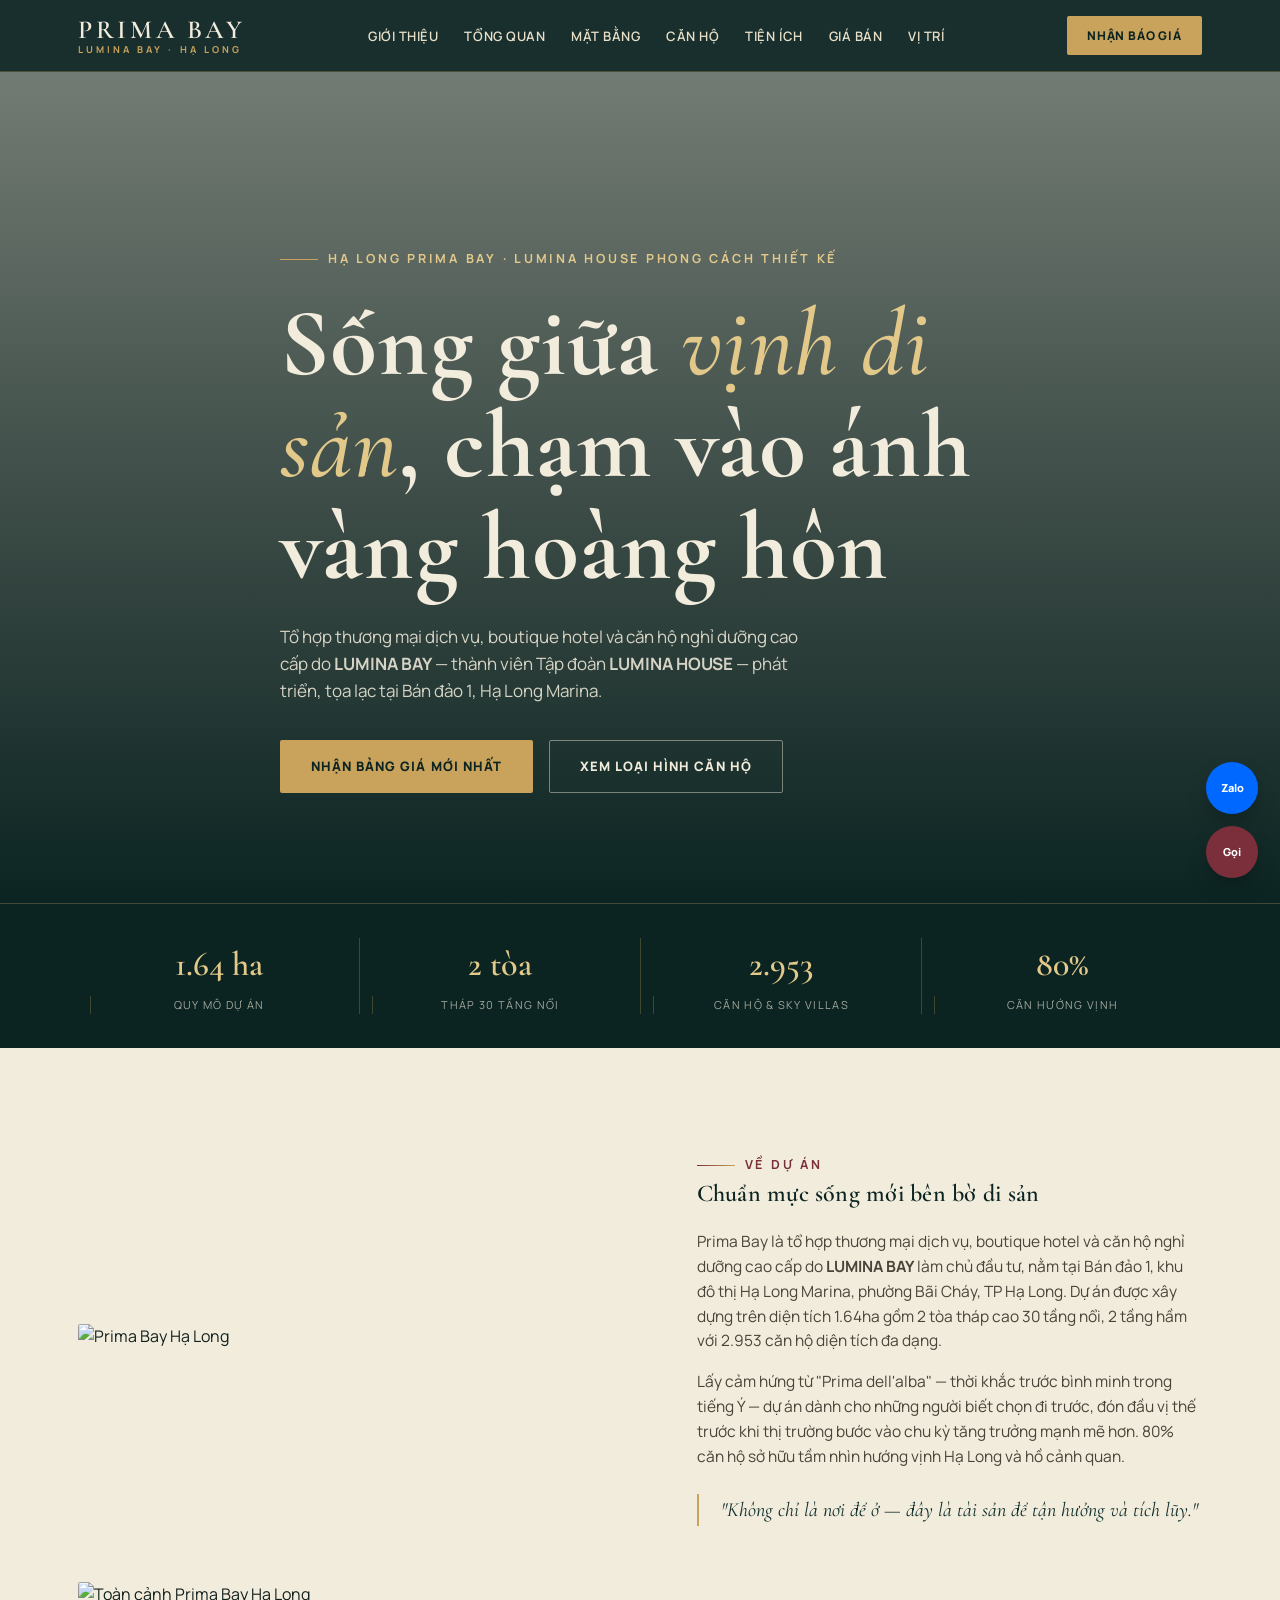
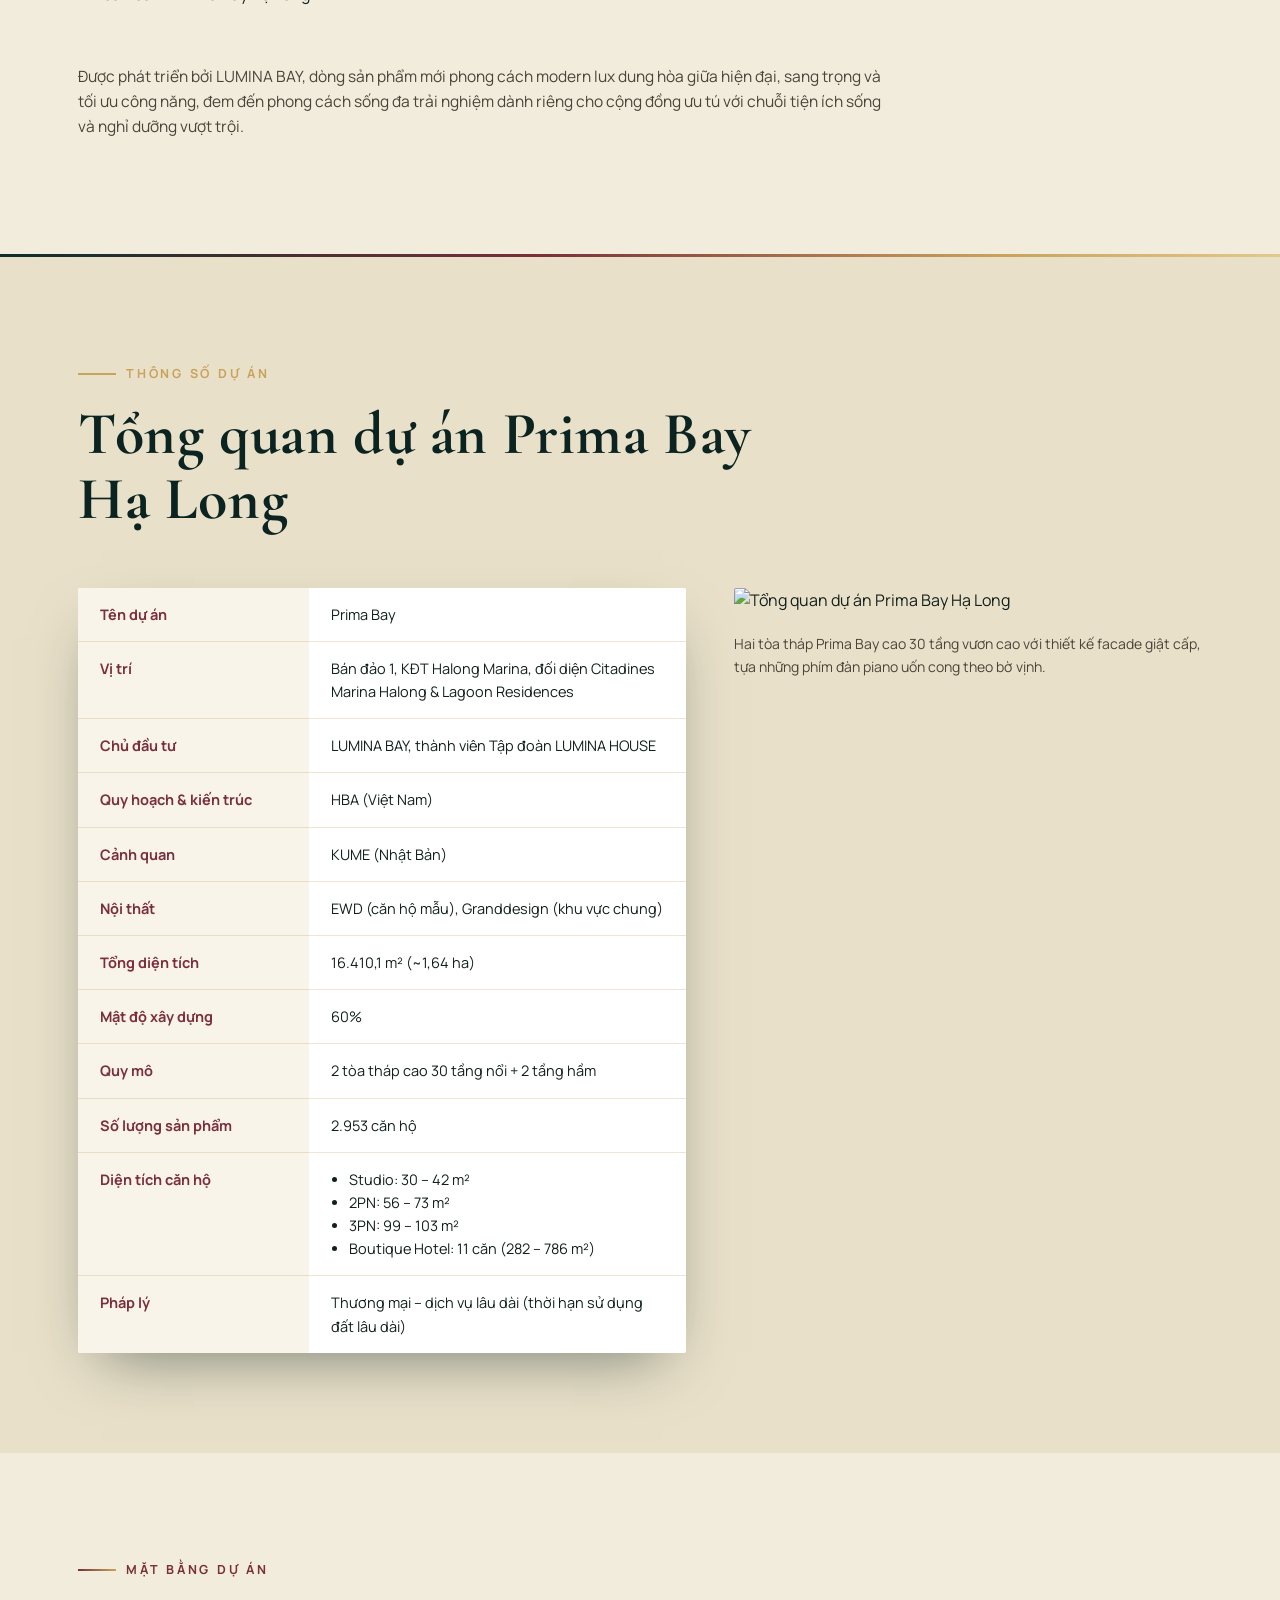
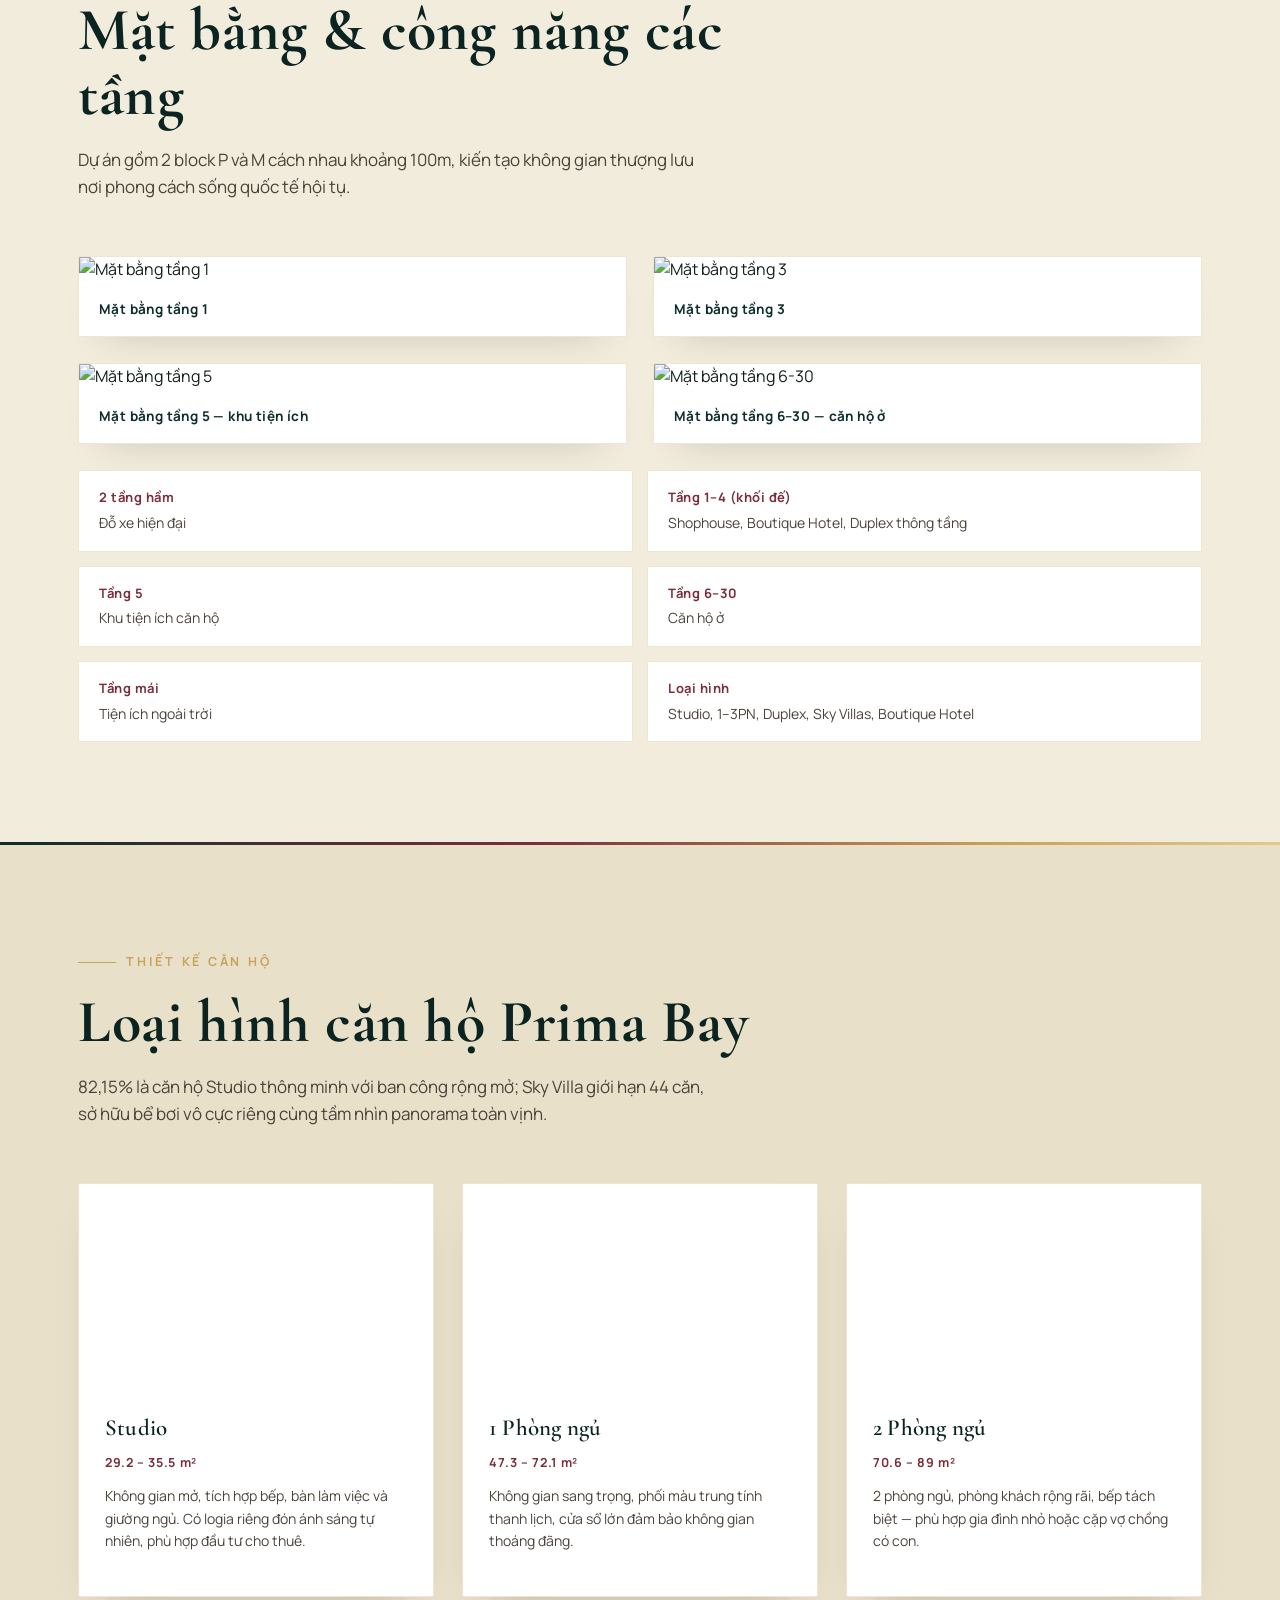
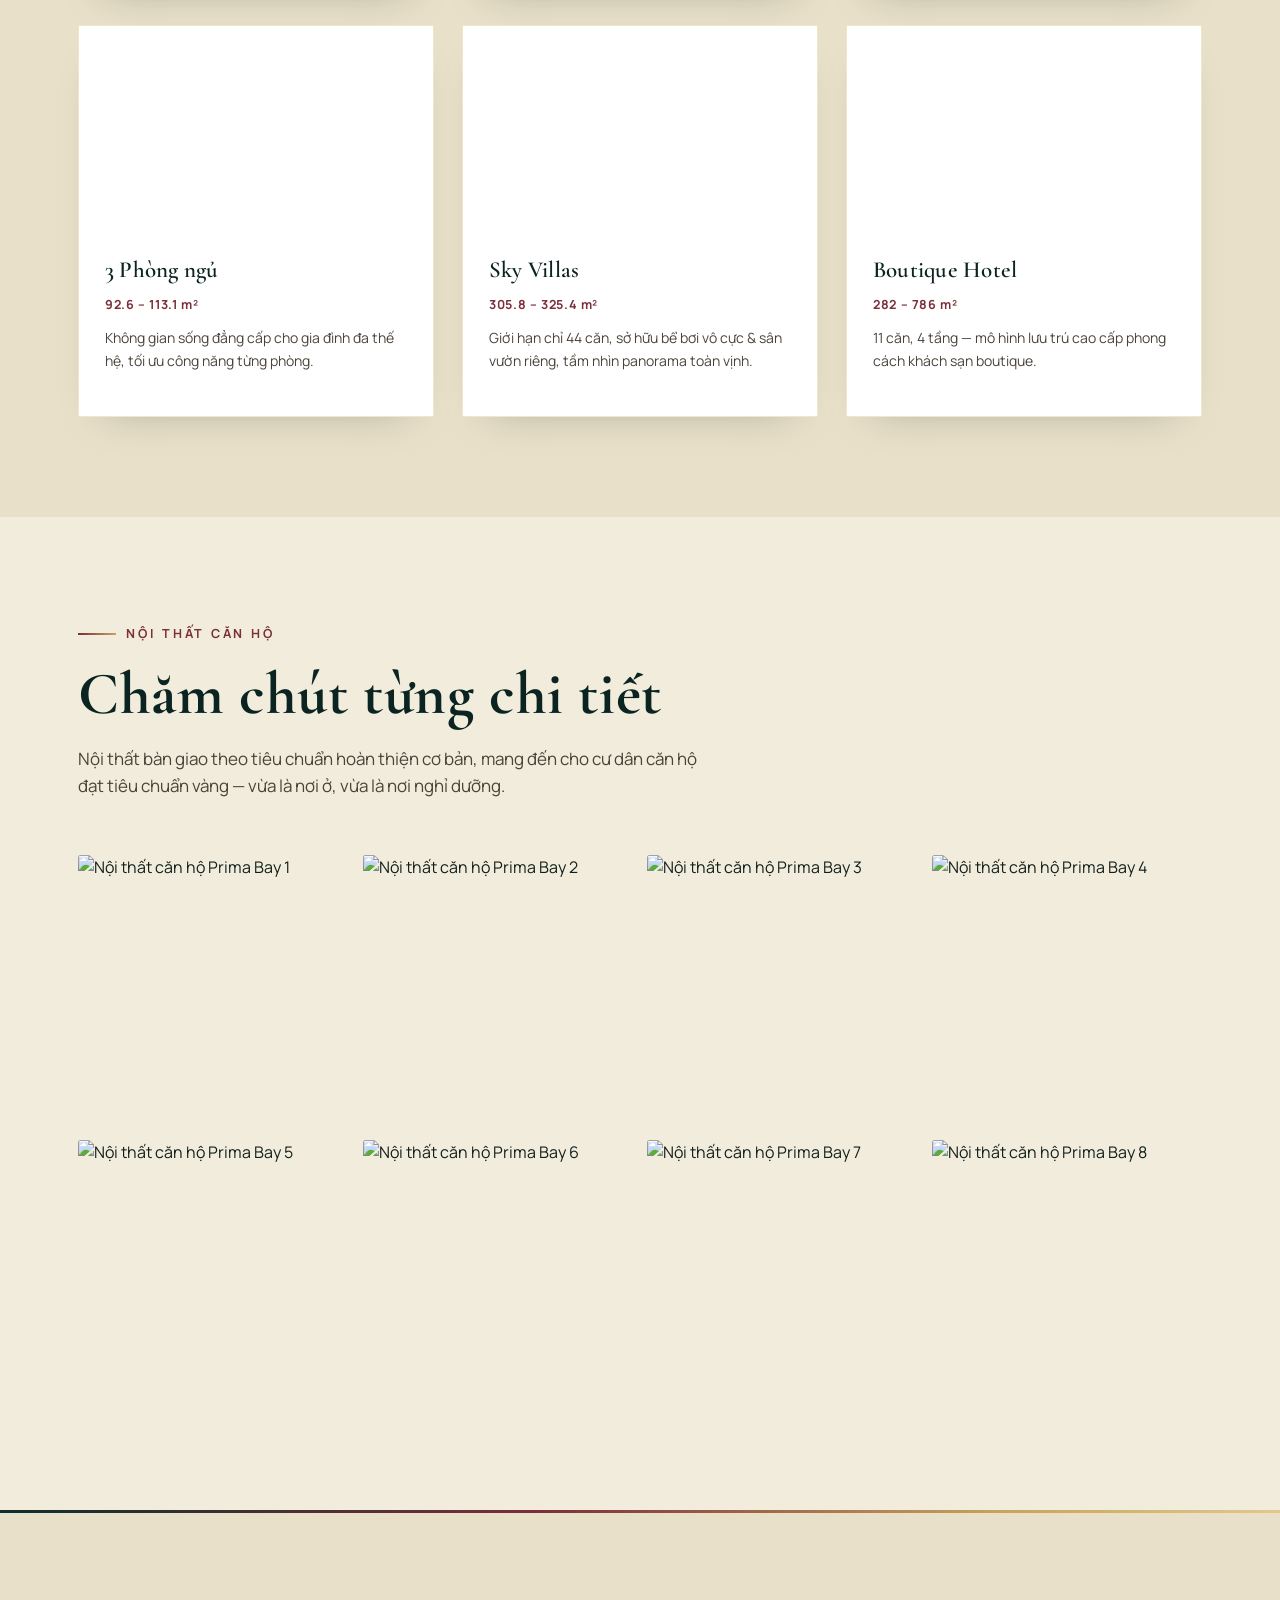
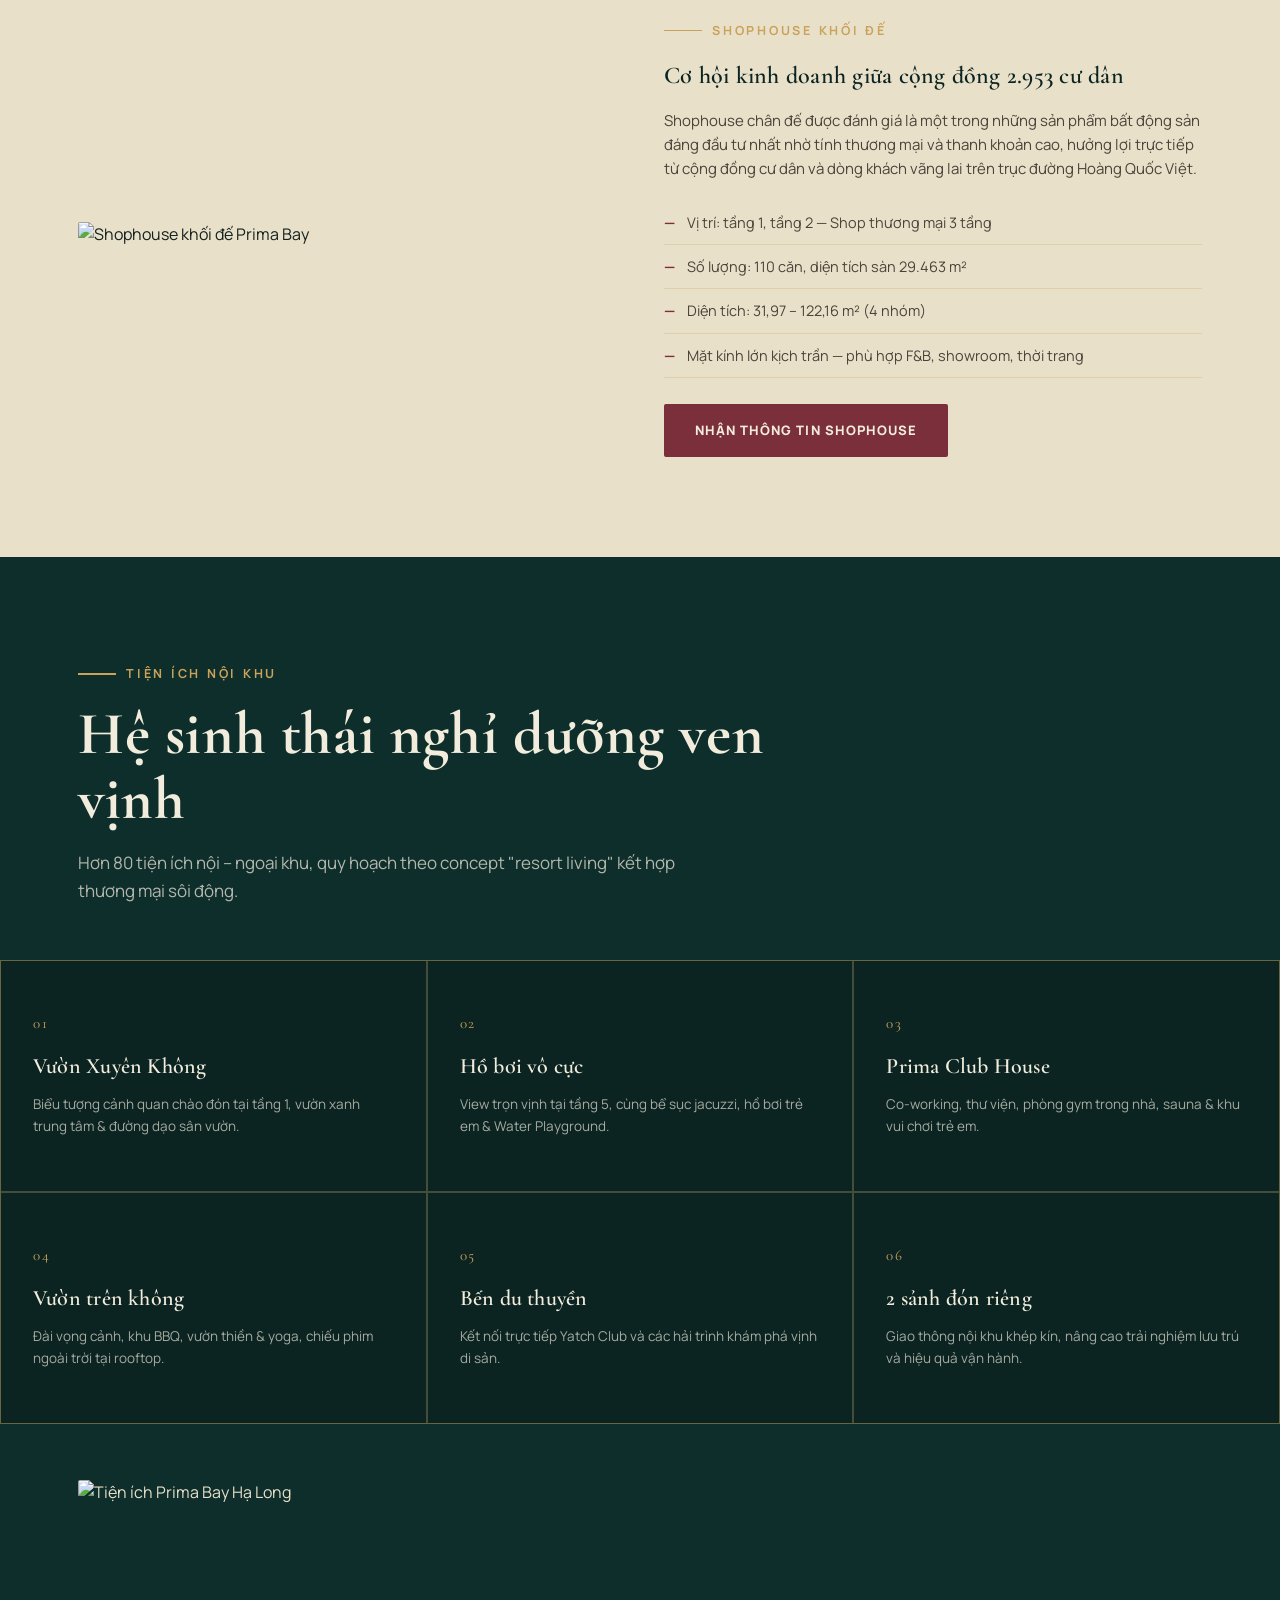
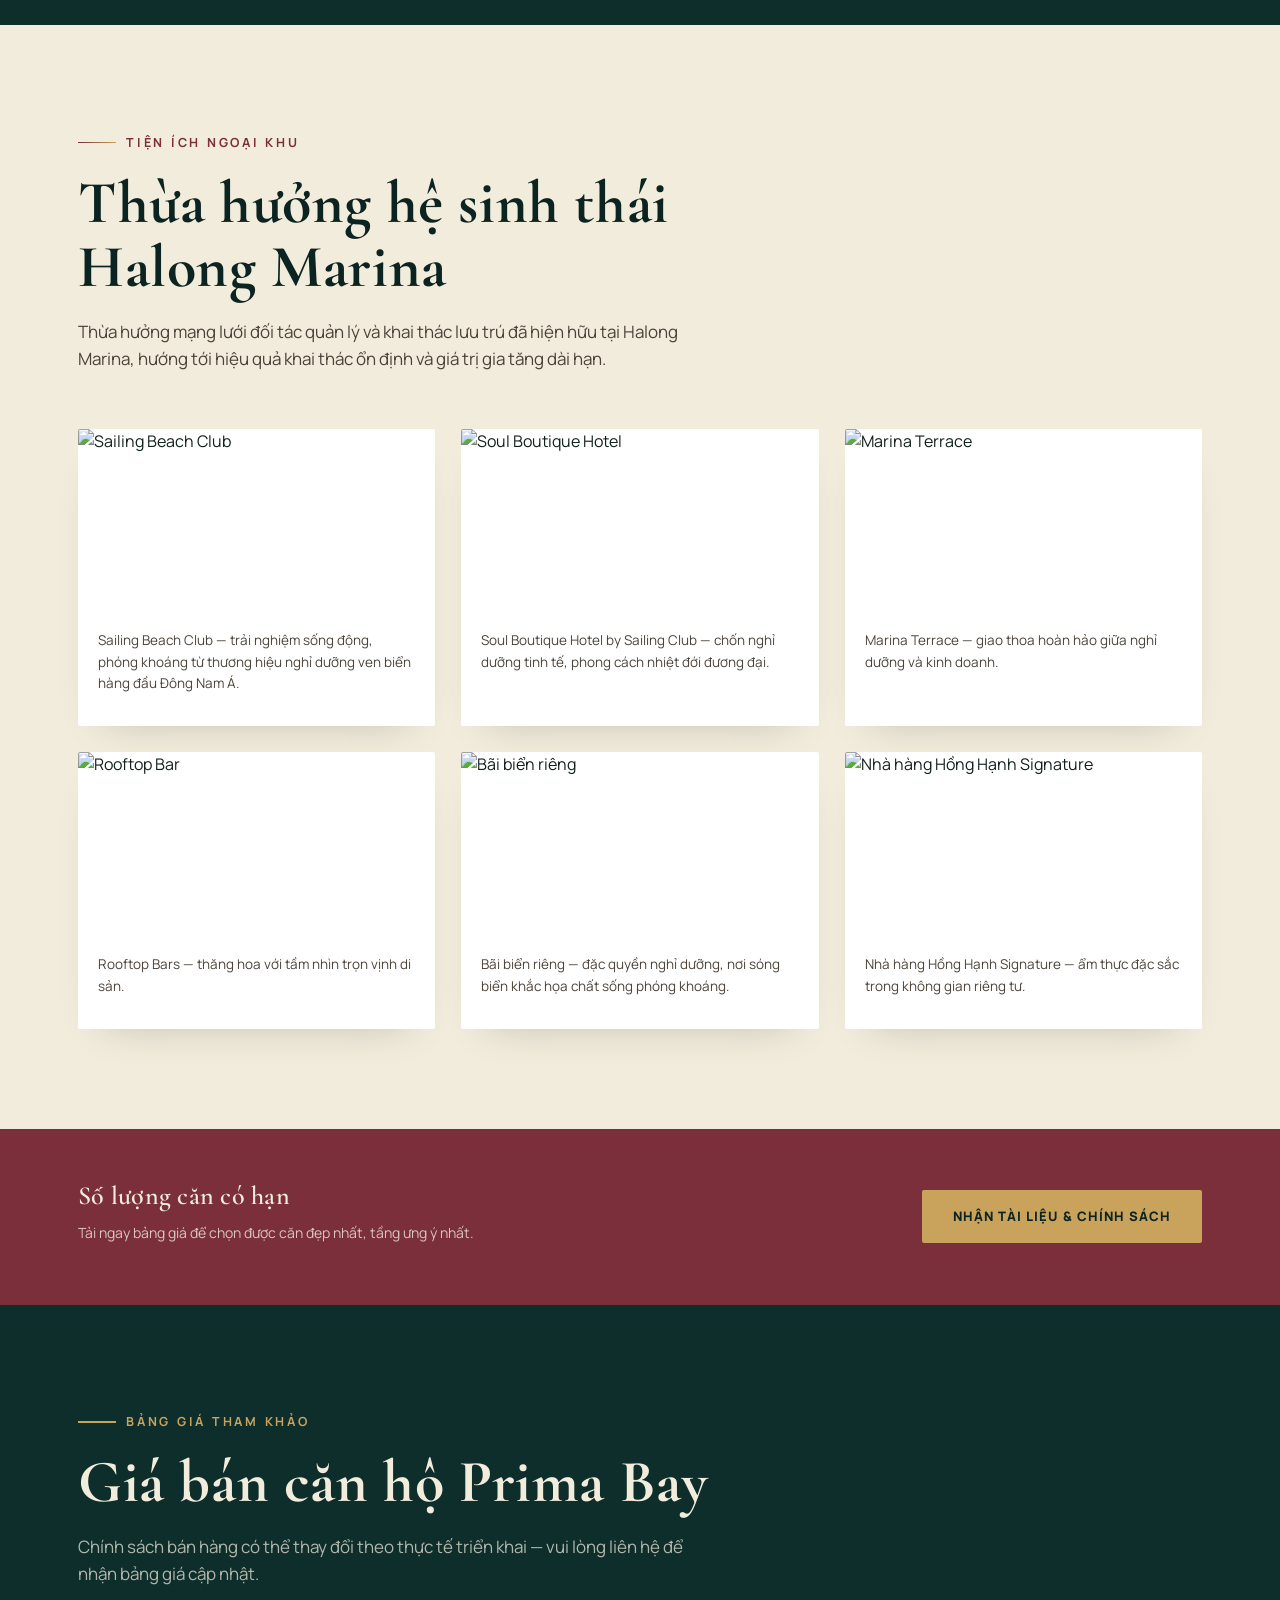
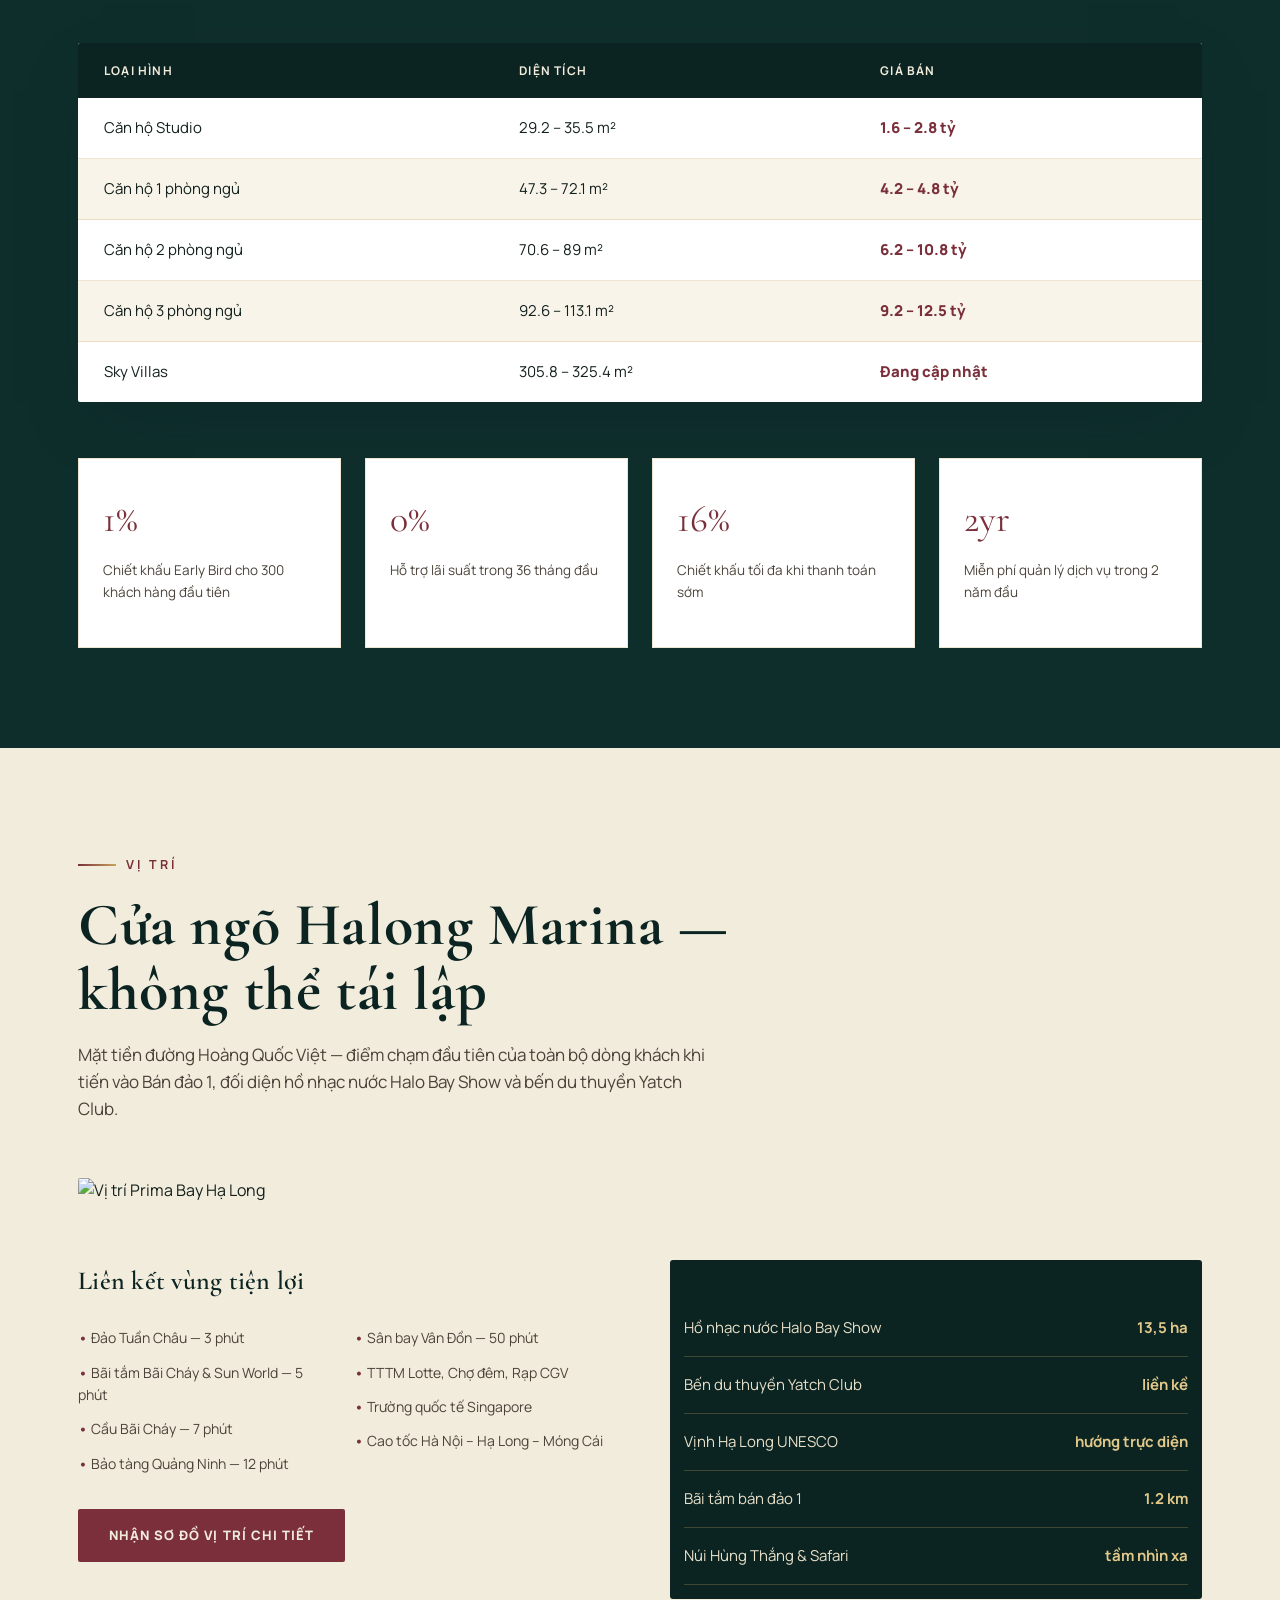
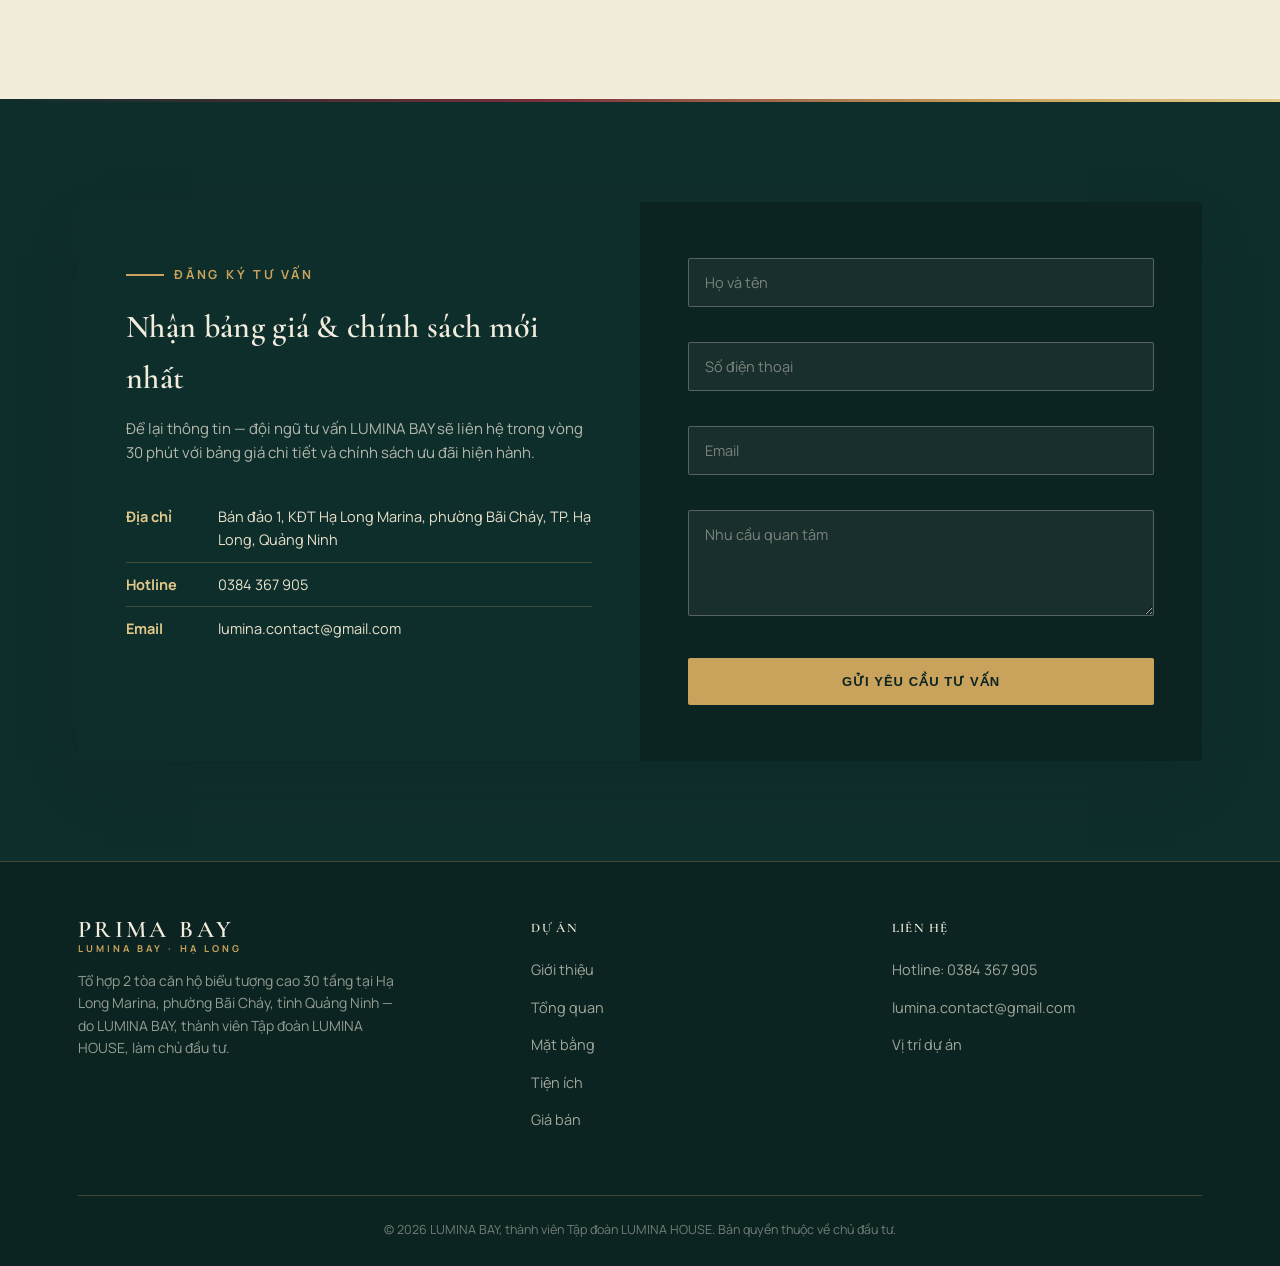
==== commit 01a7813f: "Rename index.html.html to index.html" ====
--- a/index.html
+++ b/index.html
@@ -373,11 +373,27 @@
         </ul>
       </div>
       <div class="contact-form">
-        <form id="prima-lead-form">
-          <input type="text" id="lead-name" placeholder="Họ và tên" required />
-          <input type="tel" id="lead-phone" placeholder="Số điện thoại" required />
-          <input type="email" id="lead-email" placeholder="Email" required />
-          <textarea rows="4" id="lead-note" placeholder="Nhu cầu quan tâm"></textarea>
+        <form id="prima-lead-form" novalidate>
+          <div class="form-group">
+            <input type="text" id="lead-name" placeholder="Họ và tên" />
+            <span class="error-text" id="lead-nameError"></span>
+          </div>
+
+          <div class="form-group">
+            <input type="tel" id="lead-phone" placeholder="Số điện thoại" inputmode="numeric" maxlength="10" />
+            <span class="error-text" id="lead-phoneError"></span>
+          </div>
+
+          <div class="form-group">
+            <input type="email" id="lead-email" placeholder="Email" />
+            <span class="error-text" id="lead-emailError"></span>
+          </div>
+
+          <div class="form-group">
+            <textarea rows="4" id="lead-note" placeholder="Nhu cầu quan tâm"></textarea>
+            <span class="error-text" id="lead-noteError"></span>
+          </div>
+
           <button type="submit" class="btn btn-primary">Gửi yêu cầu tư vấn</button>
         </form>
       </div>
--- a/style.css
+++ b/style.css
@@ -191,10 +191,15 @@
   .contact-info li:first-child{ border-top:none;}
   .contact-info li b{ color:var(--gold-soft); min-width:80px; display:inline-block;}
   .contact-form{ padding:56px 48px;}
-  .contact-form input, .contact-form textarea{ width:100%; padding:14px 16px; margin-bottom:14px; background:rgba(242,236,220,0.06); border:1px solid rgba(242,236,220,0.28); color:var(--ivory); font-family:'Manrope',sans-serif; font-size:14.5px; border-radius:2px;}
+  .contact-form .form-group{ margin-bottom:14px;}
+  .contact-form input, .contact-form textarea{ width:100%; padding:14px 16px; background:rgba(242,236,220,0.06); border:1px solid rgba(242,236,220,0.28); color:var(--ivory); font-family:'Manrope',sans-serif; font-size:14.5px; border-radius:2px;}
   .contact-form input::placeholder, .contact-form textarea::placeholder{ color:rgba(242,236,220,0.45);}
   .contact-form input:focus, .contact-form textarea:focus{ outline:2px solid var(--gold); outline-offset:1px;}
   .contact-form button{ width:100%;}
+
+  /* validate lỗi từng ô */
+  .contact-form .input-error{ border-color:#e07a6b !important; outline:none; box-shadow:0 0 0 2px rgba(224,122,107,0.25);}
+  .contact-form .error-text{ display:block; color:#f0a89c; font-size:12.5px; margin-top:6px; min-height:15px;}
 
   .band{ background:var(--wine); padding:46px 0;}
   .band-inner{ display:flex; justify-content:space-between; align-items:center; flex-wrap:wrap; gap:24px;}
@@ -230,4 +235,4 @@
     .neighbor-list{ columns:1;}
     .footer-grid{ grid-template-columns:1fr; gap:34px;}
     .band-inner{ flex-direction:column; align-items:flex-start;}
-  }
+  }
